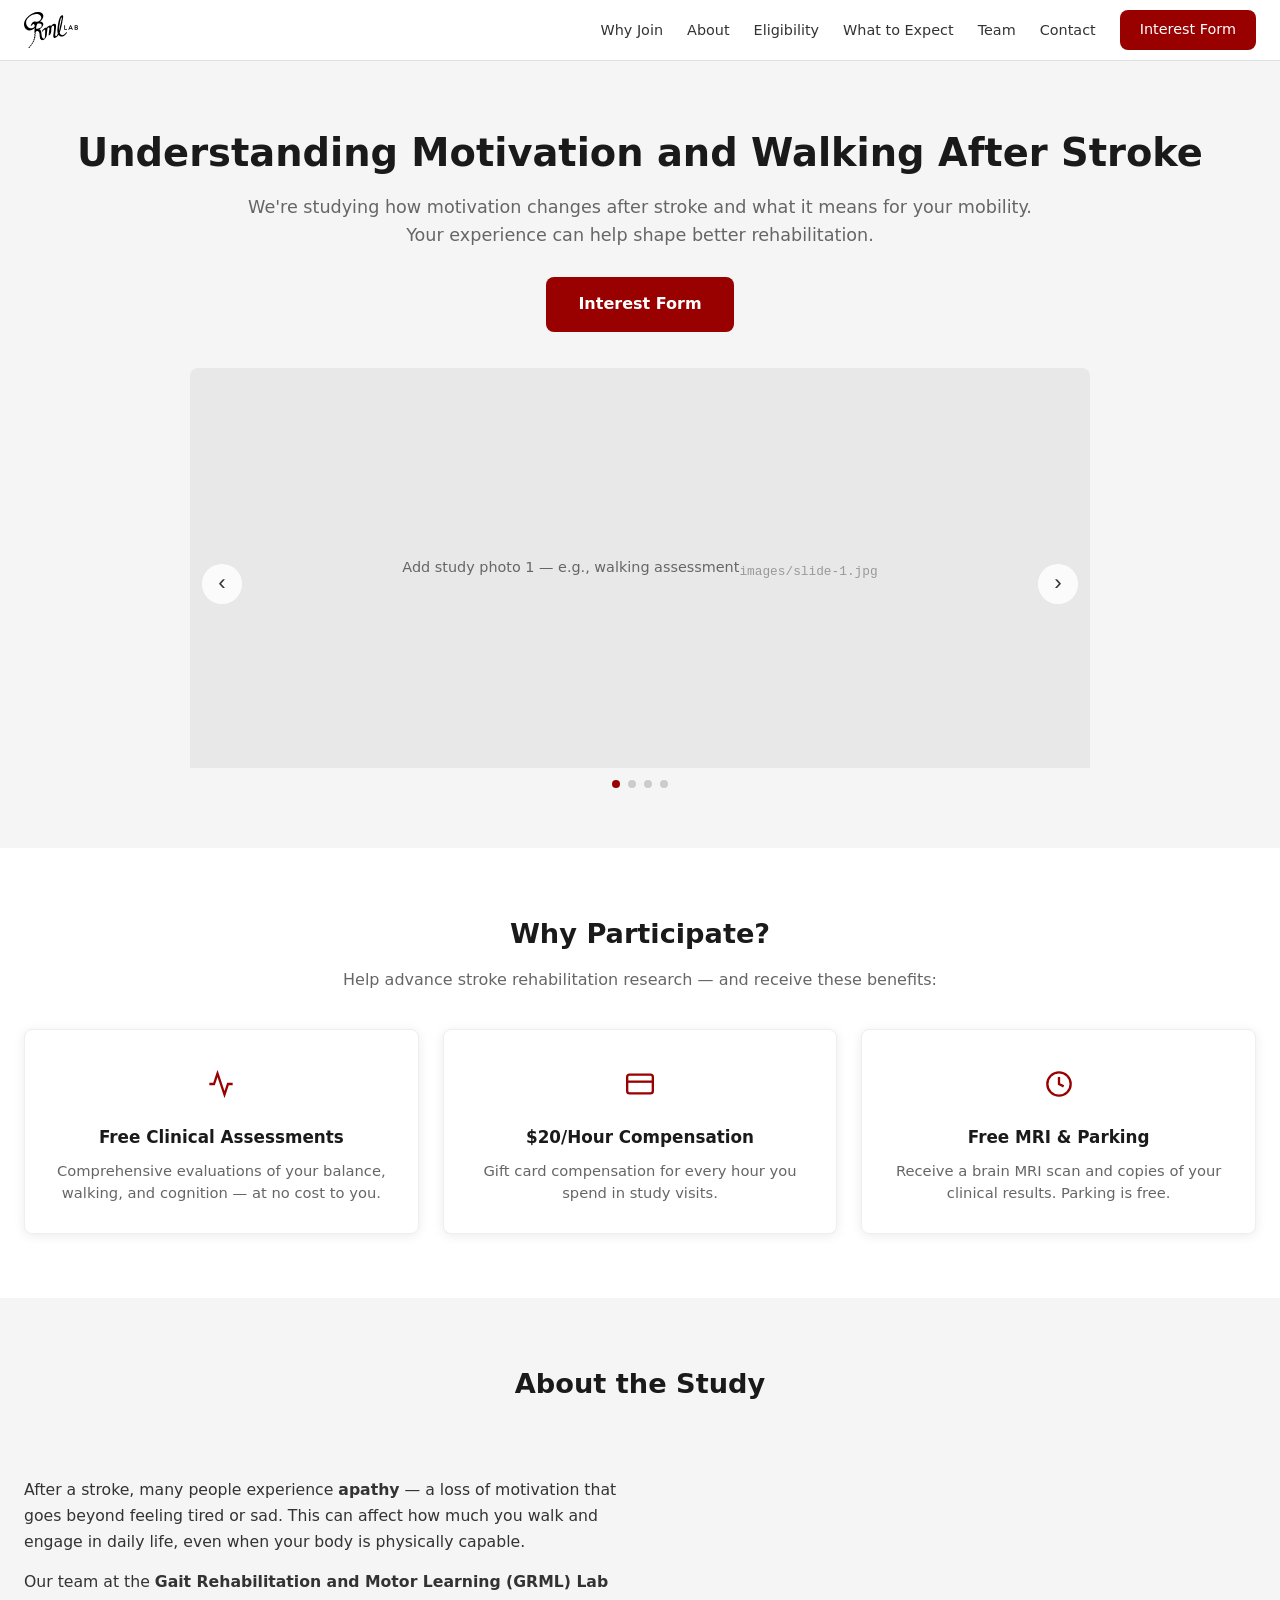
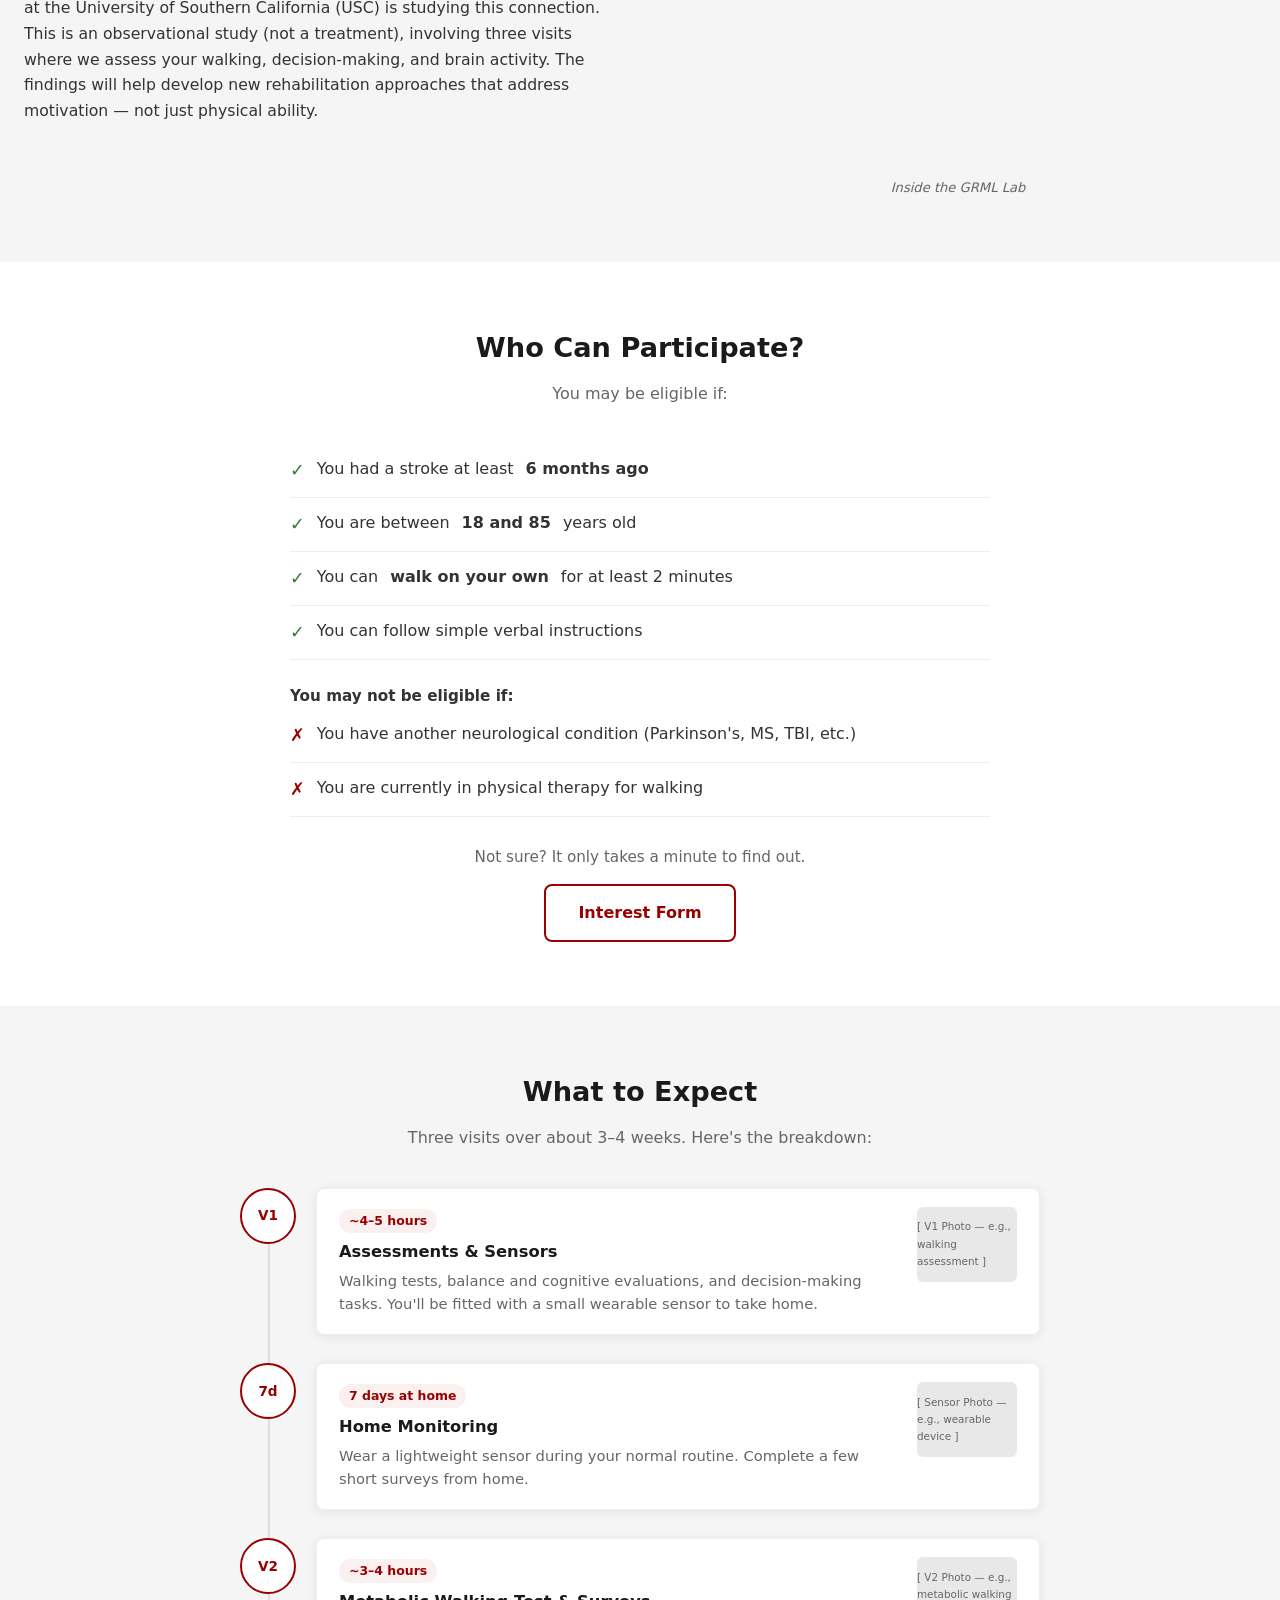
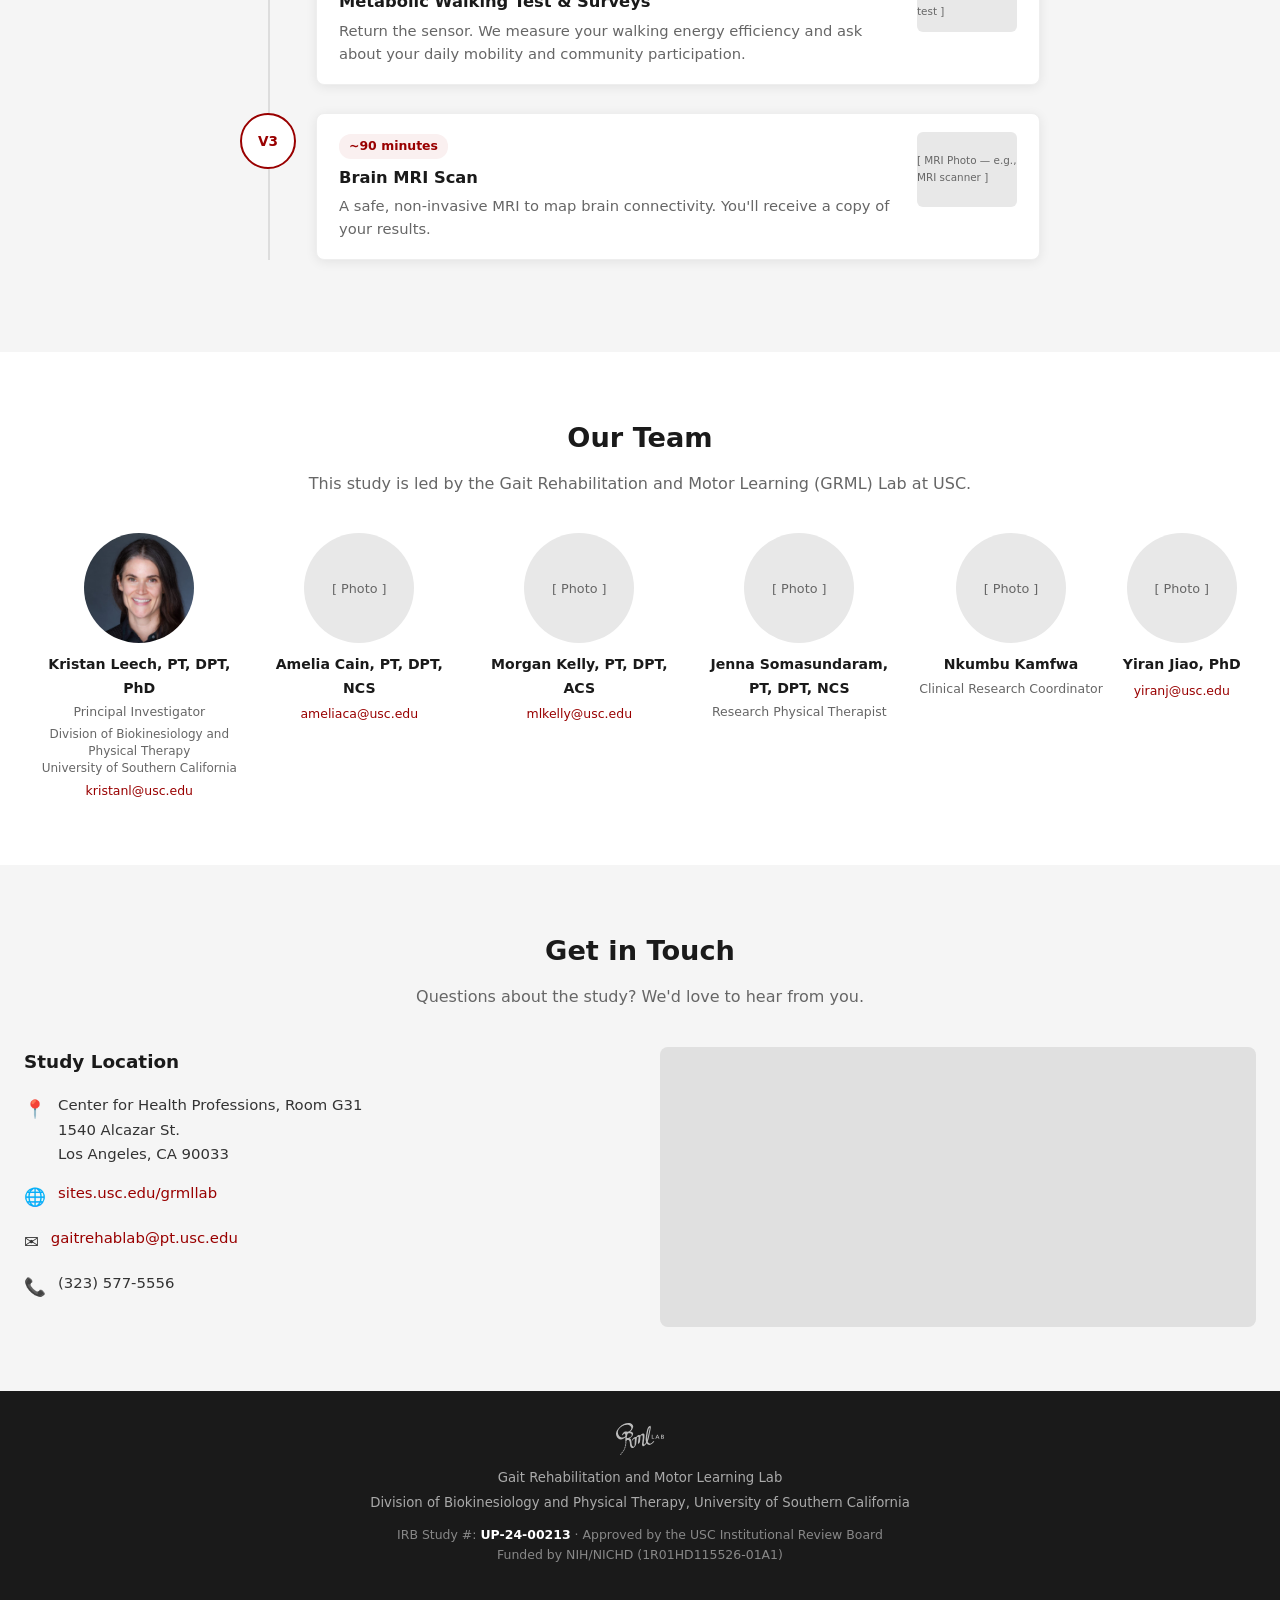
==== index.html @ b8ac7d22 "Recruitment website" ====
<!DOCTYPE html>
<html lang="en">
<head>
  <meta charset="UTF-8">
  <meta name="viewport" content="width=device-width, initial-scale=1.0">
  <title>Post-Stroke Apathy & Mobility Study | GRML Lab, USC</title>
  <meta name="description" content="Research study at the GRML Lab (USC) examining how motivation affects walking recovery after stroke. Compensation provided. IRB Study# UP-24-00213.">
  <link rel="stylesheet" href="css/style.css">
</head>
<body>

<!-- Navigation -->
<nav class="nav">
  <div class="container">
    <a href="#" class="nav-logo">
      <img src="images/grml-logo.svg" alt="GRML Lab" class="nav-logo-img">
    </a>
    <button class="nav-toggle" aria-label="Toggle menu">
      <span></span><span></span><span></span>
    </button>
    <ul class="nav-links">
      <li><a href="#why-join">Why Join</a></li>
      <li><a href="#about">About</a></li>
      <li><a href="#eligibility">Eligibility</a></li>
      <li><a href="#what-to-expect">What to Expect</a></li>
      <li><a href="#team">Team</a></li>
      <li><a href="#contact">Contact</a></li>
      <li><a href="https://redcapsurveys.med.usc.edu/surveys/?s=9WYAPCPRTMNW8AHW" target="_blank" class="btn btn-primary nav-cta">Interest Form</a></li>
    </ul>
  </div>
</nav>

<!-- Hero -->
<section class="hero">
  <div class="container">
    <h1>Understanding Motivation and Walking After Stroke</h1>
    <p>We're studying how motivation changes after stroke and what it means for your mobility. Your experience can help shape better rehabilitation.</p>
    <a href="https://redcapsurveys.med.usc.edu/surveys/?s=9WYAPCPRTMNW8AHW" target="_blank" class="btn btn-primary">Interest Form</a>

    <!-- Image Carousel -->
    <div class="carousel">
      <div class="carousel-track">
        <!-- TODO: Replace placeholders with actual study photos -->
        <div class="carousel-slide active">
          <div class="carousel-placeholder">Add study photo 1 — e.g., walking assessment<br><code>images/slide-1.jpg</code></div>
        </div>
        <div class="carousel-slide">
          <div class="carousel-placeholder">Add study photo 2 — e.g., metabolic walking test<br><code>images/slide-2.jpg</code></div>
        </div>
        <div class="carousel-slide">
          <div class="carousel-placeholder">Add study photo 3 — e.g., wearable sensor<br><code>images/slide-3.jpg</code></div>
        </div>
        <div class="carousel-slide">
          <div class="carousel-placeholder">Add study photo 4 — e.g., MRI session<br><code>images/slide-4.jpg</code></div>
        </div>
      </div>
      <button class="carousel-btn carousel-prev" aria-label="Previous">&lsaquo;</button>
      <button class="carousel-btn carousel-next" aria-label="Next">&rsaquo;</button>
      <div class="carousel-dots"></div>
    </div>
  </div>
</section>

<!-- Why Join -->
<section id="why-join">
  <div class="container">
    <h2 class="section-title">Why Participate?</h2>
    <p class="section-subtitle">Help advance stroke rehabilitation research — and receive these benefits:</p>
    <div class="cards">
      <div class="card">
        <div class="card-icon">
          <svg width="28" height="28" viewBox="0 0 24 24" fill="none" stroke="#990000" stroke-width="2"><path d="M22 12h-4l-3 9L9 3l-3 9H2"/></svg>
        </div>
        <h3>Free Clinical Assessments</h3>
        <p>Comprehensive evaluations of your balance, walking, and cognition — at no cost to you.</p>
      </div>
      <div class="card">
        <div class="card-icon">
          <svg width="28" height="28" viewBox="0 0 24 24" fill="none" stroke="#990000" stroke-width="2"><rect x="1" y="4" width="22" height="16" rx="2"/><line x1="1" y1="10" x2="23" y2="10"/></svg>
        </div>
        <h3>$20/Hour Compensation</h3>
        <p>Gift card compensation for every hour you spend in study visits.</p>
      </div>
      <div class="card">
        <div class="card-icon">
          <svg width="28" height="28" viewBox="0 0 24 24" fill="none" stroke="#990000" stroke-width="2"><circle cx="12" cy="12" r="10"/><path d="M12 6v6l4 2"/></svg>
        </div>
        <h3>Free MRI & Parking</h3>
        <p>Receive a brain MRI scan and copies of your clinical results. Parking is free.</p>
      </div>
    </div>
  </div>
</section>

<!-- About the Study -->
<section id="about" style="background:var(--gray-light);">
  <div class="container">
    <h2 class="section-title">About the Study</h2>
    <div class="about-content">
      <div class="about-text">
        <p>After a stroke, many people experience <strong>apathy</strong> — a loss of motivation that goes beyond feeling tired or sad. This can affect how much you walk and engage in daily life, even when your body is physically capable.</p>
        <p>Our team at the <strong>Gait Rehabilitation and Motor Learning (GRML) Lab</strong> at the University of Southern California (USC) is studying this connection. This is an observational study (not a treatment), involving three visits where we assess your walking, decision-making, and brain activity. The findings will help develop new rehabilitation approaches that address motivation — not just physical ability.</p>
      </div>
      <div class="about-video">
        <iframe width="100%" style="aspect-ratio:16/9;" src="https://www.youtube.com/embed/pasdt6CAFew" frameborder="0" allowfullscreen></iframe>
        <p class="video-caption">Inside the GRML Lab</p>
      </div>
    </div>
  </div>
</section>

<!-- Eligibility -->
<section id="eligibility">
  <div class="container">
    <h2 class="section-title">Who Can Participate?</h2>
    <p class="section-subtitle">You may be eligible if:</p>
    <ul class="eligibility-list">
      <li><span class="check-icon">&#10003;</span> You had a stroke at least <strong>6 months ago</strong></li>
      <li><span class="check-icon">&#10003;</span> You are between <strong>18 and 85</strong> years old</li>
      <li><span class="check-icon">&#10003;</span> You can <strong>walk on your own</strong> for at least 2 minutes</li>
      <li><span class="check-icon">&#10003;</span> You can follow simple verbal instructions</li>
    </ul>
    <p class="eligibility-exclude-label">You may <strong>not</strong> be eligible if:</p>
    <ul class="eligibility-list eligibility-exclude">
      <li><span class="x-icon">&#10007;</span> You have another neurological condition (Parkinson's, MS, TBI, etc.)</li>
      <li><span class="x-icon">&#10007;</span> You are currently in physical therapy for walking</li>
    </ul>
    <div class="eligibility-cta">
      <p>Not sure? It only takes a minute to find out.</p>
      <a href="https://redcapsurveys.med.usc.edu/surveys/?s=9WYAPCPRTMNW8AHW" target="_blank" class="btn btn-outline">Interest Form</a>
    </div>
  </div>
</section>

<!-- What to Expect -->
<section id="what-to-expect" style="background:var(--gray-light);">
  <div class="container">
    <h2 class="section-title">What to Expect</h2>
    <p class="section-subtitle">Three visits over about 3–4 weeks. Here's the breakdown:</p>
    <div class="timeline">
      <div class="timeline-item">
        <div class="timeline-dot">V1</div>
        <div class="timeline-content">
          <div class="timeline-img">
            <!-- TODO: Replace with visit 1 photo as images/visit-1.jpg -->
            <span>[ V1 Photo — e.g., walking assessment ]</span>
          </div>
          <span class="duration">~4–5 hours</span>
          <h3>Assessments & Sensors</h3>
          <p>Walking tests, balance and cognitive evaluations, and decision-making tasks. You'll be fitted with a small wearable sensor to take home.</p>
        </div>
      </div>
      <div class="timeline-item">
        <div class="timeline-dot">7d</div>
        <div class="timeline-content">
          <div class="timeline-img">
            <!-- TODO: Replace with home monitoring photo as images/visit-home.jpg -->
            <span>[ Sensor Photo — e.g., wearable device ]</span>
          </div>
          <span class="duration">7 days at home</span>
          <h3>Home Monitoring</h3>
          <p>Wear a lightweight sensor during your normal routine. Complete a few short surveys from home.</p>
        </div>
      </div>
      <div class="timeline-item">
        <div class="timeline-dot">V2</div>
        <div class="timeline-content">
          <div class="timeline-img">
            <!-- TODO: Replace with visit 2 photo as images/visit-2.jpg -->
            <span>[ V2 Photo — e.g., metabolic walking test ]</span>
          </div>
          <span class="duration">~3–4 hours</span>
          <h3>Metabolic Walking Test & Surveys</h3>
          <p>Return the sensor. We measure your walking energy efficiency and ask about your daily mobility and community participation.</p>
        </div>
      </div>
      <div class="timeline-item">
        <div class="timeline-dot">V3</div>
        <div class="timeline-content">
          <div class="timeline-img">
            <!-- TODO: Replace with MRI photo as images/visit-3.jpg -->
            <span>[ MRI Photo — e.g., MRI scanner ]</span>
          </div>
          <span class="duration">~90 minutes</span>
          <h3>Brain MRI Scan</h3>
          <p>A safe, non-invasive MRI to map brain connectivity. You'll receive a copy of your results.</p>
        </div>
      </div>
    </div>
  </div>
</section>

<!-- Team -->
<section id="team">
  <div class="container">
    <h2 class="section-title">Our Team</h2>
    <p class="section-subtitle">This study is led by the Gait Rehabilitation and Motor Learning (GRML) Lab at USC.</p>
    <div class="team-grid">
      <div class="team-member">
        <div class="team-photo">
          <!-- TODO: Replace with PI photo as images/pi-photo.jpg -->
          <img src="images/pi-photo.jpg" alt="Kristan Leech">
        </div>
        <h3>Kristan Leech, PT, DPT, PhD</h3>
        <p class="title">Principal Investigator</p>
        <p class="affiliation">Division of Biokinesiology and Physical Therapy<br>University of Southern California</p>
        <p class="team-email"><a href="mailto:kristanl@usc.edu">kristanl@usc.edu</a></p>
      </div>
      <div class="team-member">
        <div class="team-photo"><span>[ Photo ]</span></div>
        <h3>Amelia Cain, PT, DPT, NCS</h3>
        <p class="team-email"><a href="mailto:ameliaca@usc.edu">ameliaca@usc.edu</a></p>
      </div>
      <div class="team-member">
        <div class="team-photo"><span>[ Photo ]</span></div>
        <h3>Morgan Kelly, PT, DPT, ACS</h3>
        <p class="team-email"><a href="mailto:mlkelly@usc.edu">mlkelly@usc.edu</a></p>
      </div>
      <div class="team-member">
        <div class="team-photo"><span>[ Photo ]</span></div>
        <h3>Jenna Somasundaram, PT, DPT, NCS</h3>
        <p class="title">Research Physical Therapist</p>
      </div>
      <div class="team-member">
        <div class="team-photo"><span>[ Photo ]</span></div>
        <h3>Nkumbu Kamfwa</h3>
        <p class="title">Clinical Research Coordinator</p>
      </div>
      <div class="team-member">
        <div class="team-photo"><span>[ Photo ]</span></div>
        <h3>Yiran Jiao, PhD</h3>
        <p class="team-email"><a href="mailto:yiranj@usc.edu">yiranj@usc.edu</a></p>
      </div>
    </div>
  </div>
</section>

<!-- Contact -->
<section id="contact" style="background:var(--gray-light);">
  <div class="container">
    <h2 class="section-title">Get in Touch</h2>
    <p class="section-subtitle">Questions about the study? We'd love to hear from you.</p>
    <div class="contact-grid">
      <div class="contact-info">
        <h3>Study Location</h3>
        <div class="contact-item">
          <span class="icon">&#128205;</span>
          <p>Center for Health Professions, Room G31<br>1540 Alcazar St.<br>Los Angeles, CA 90033</p>
        </div>
        <div class="contact-item">
          <span class="icon">&#127760;</span>
          <p><a href="https://sites.usc.edu/grmllab" target="_blank">sites.usc.edu/grmllab</a></p>
        </div>
        <div class="contact-item">
          <span class="icon">&#9993;</span>
          <!-- TODO: Replace with actual contact email -->
          <p><a href="mailto:gaitrehablab@pt.usc.edu">gaitrehablab@pt.usc.edu</a> <em style="color:#999;"></em></p>
        </div>
        <div class="contact-item">
          <span class="icon">&#128222;</span>
          <!-- TODO: Replace with actual phone number -->
          <p>(323) 577-5556 <em style="color:#999;"></em></p>
        </div>
      </div>
      <div class="map-placeholder">
        <iframe src="https://www.google.com/maps/embed?pb=!1m18!1m12!1m3!1d3306.0!2d-118.2125!3d34.0625!2m3!1f0!2f0!3f0!3m2!1i1024!2i768!4f13.1!3m3!1m2!1s0x80c2c64e00000001%3A0x1!2s1540+Alcazar+St%2C+Los+Angeles%2C+CA+90033!5e0!3m2!1sen!2sus!4v1" allowfullscreen loading="lazy"></iframe>
      </div>
    </div>
  </div>
</section>

<!-- Footer -->
<footer class="footer">
  <div class="container">
    <img src="images/grml-logo-white.svg" alt="GRML Lab" class="footer-logo">
    <p>Gait Rehabilitation and Motor Learning Lab</p>
    <p>Division of Biokinesiology and Physical Therapy, University of Southern California</p>
    <p class="footer-irb">
      IRB Study #: <strong>UP-24-00213</strong> &middot; Approved by the USC Institutional Review Board<br>
      Funded by NIH/NICHD (1R01HD115526-01A1)
    </p>
  </div>
</footer>

<script>
// Mobile nav toggle
document.querySelector('.nav-toggle').addEventListener('click', function() {
  document.querySelector('.nav-links').classList.toggle('active');
});
document.querySelectorAll('.nav-links a').forEach(function(link) {
  link.addEventListener('click', function() {
    document.querySelector('.nav-links').classList.remove('active');
  });
});

// Carousel
(function() {
  var slides = document.querySelectorAll('.carousel-slide');
  var dotsContainer = document.querySelector('.carousel-dots');
  var current = 0;
  if (slides.length === 0) return;

  slides.forEach(function(_, i) {
    var dot = document.createElement('button');
    dot.className = 'carousel-dot' + (i === 0 ? ' active' : '');
    dot.setAttribute('aria-label', 'Go to slide ' + (i + 1));
    dot.addEventListener('click', function() { goTo(i); });
    dotsContainer.appendChild(dot);
  });

  function goTo(n) {
    slides[current].classList.remove('active');
    dotsContainer.children[current].classList.remove('active');
    current = (n + slides.length) % slides.length;
    slides[current].classList.add('active');
    dotsContainer.children[current].classList.add('active');
  }

  document.querySelector('.carousel-prev').addEventListener('click', function() { goTo(current - 1); });
  document.querySelector('.carousel-next').addEventListener('click', function() { goTo(current + 1); });

  setInterval(function() { goTo(current + 1); }, 5000);
})();
</script>
</body>
</html>
---- css/style.css ----
/* === Base Reset & Variables === */
:root {
  --red: #990000;
  --red-dark: #770000;
  --gold: #FFCC00;
  --black: #1a1a1a;
  --gray-dark: #333;
  --gray: #666;
  --gray-light: #f5f5f5;
  --white: #fff;
  --radius: 8px;
  --shadow: 0 2px 12px rgba(0,0,0,0.08);
  --max-width: 1400px;
}

*, *::before, *::after { box-sizing: border-box; margin: 0; padding: 0; }
html { scroll-behavior: smooth; }

body {
  font-family: 'Segoe UI', system-ui, -apple-system, sans-serif;
  color: var(--gray-dark);
  line-height: 1.65;
  background: var(--white);
}

a { color: var(--red); text-decoration: none; }
a:hover { color: var(--red-dark); }
img { max-width: 100%; height: auto; display: block; }
.container { max-width: var(--max-width); margin: 0 auto; padding: 0 24px; }

/* === Navigation === */
.nav {
  position: fixed; top: 0; left: 0; right: 0; z-index: 100;
  background: var(--white);
  border-bottom: 1px solid #e0e0e0;
  padding: 10px 0;
}
.nav .container {
  display: flex; align-items: center; justify-content: space-between;
}
.nav-logo { display: flex; align-items: center; }
.nav-logo-img { height: 36px; width: auto; }
.nav-links { display: flex; gap: 24px; list-style: none; align-items: center; }
.nav-links a {
  color: var(--gray-dark); font-size: 0.9rem; font-weight: 500;
  transition: color 0.2s;
}
.nav-links a:hover { color: var(--red); }
.nav-links .btn-primary { color: var(--white); }
.nav-links .btn-primary:hover { color: var(--white); }
.nav-toggle { display: none; background: none; border: none; cursor: pointer; padding: 4px; }
.nav-toggle span {
  display: block; width: 24px; height: 2px; background: var(--gray-dark);
  margin: 5px 0; transition: 0.3s;
}

/* === Buttons === */
.btn {
  display: inline-block; padding: 14px 32px;
  font-size: 1rem; font-weight: 600;
  border-radius: var(--radius); border: none; cursor: pointer;
  transition: all 0.2s; text-align: center;
}
.btn-primary {
  background: var(--red); color: var(--white);
}
.btn-primary:hover {
  background: var(--red-dark); color: var(--white);
  transform: translateY(-1px); box-shadow: 0 4px 12px rgba(153,0,0,0.3);
}
.nav-cta {
  padding: 8px 20px; font-size: 0.85rem;
}
.btn-outline {
  background: transparent; color: var(--red);
  border: 2px solid var(--red);
}
.btn-outline:hover {
  background: var(--red); color: var(--white);
}

/* === Hero === */
.hero {
  margin-top: 57px;
  padding: 72px 0 48px;
  background: var(--white);
  text-align: center;
}
.hero h1 {
  font-size: 2.4rem; color: var(--black); margin-bottom: 16px;
  font-weight: 700; line-height: 1.25;
}
.hero p {
  font-size: 1.1rem; color: var(--gray); max-width: 800px;
  margin: 0 auto 28px; line-height: 1.6;
}

/* === Carousel === */
.carousel {
  max-width: 900px; margin: 36px auto 0; position: relative;
  border-radius: var(--radius); overflow: hidden;
  background: var(--gray-light);
}
.carousel-track { position: relative; min-height: 400px; }
.carousel-slide {
  position: absolute; top: 0; left: 0; width: 100%; height: 100%;
  opacity: 0; transition: opacity 0.5s ease;
}
.carousel-slide.active { opacity: 1; position: relative; }
.carousel-slide img { width: 100%; height: 400px; object-fit: cover; display: block; }
.carousel-placeholder {
  height: 400px; display: flex; align-items: center; justify-content: center;
  color: var(--gray); font-size: 0.9rem; text-align: center; padding: 20px;
  background: #e8e8e8;
}
.carousel-placeholder code {
  display: block; margin-top: 8px; font-size: 0.8rem; color: #999;
}
.carousel-btn {
  position: absolute; top: 50%; transform: translateY(-50%);
  background: rgba(255,255,255,0.85); border: none; cursor: pointer;
  width: 40px; height: 40px; border-radius: 50%;
  font-size: 1.4rem; color: var(--gray-dark); line-height: 1;
  transition: background 0.2s;
  display: flex; align-items: center; justify-content: center;
}
.carousel-btn:hover { background: var(--white); }
.carousel-prev { left: 12px; }
.carousel-next { right: 12px; }
.carousel-dots {
  display: flex; justify-content: center; gap: 8px;
  padding: 12px 0;
}
.carousel-dot {
  width: 8px; height: 8px; border-radius: 50%;
  background: #ccc; border: none; cursor: pointer;
  transition: background 0.2s;
}
.carousel-dot.active { background: var(--red); }

/* === Section Shared === */
section { padding: 64px 0; }
section:nth-child(even) { background: var(--gray-light); }

.section-title {
  text-align: center; font-size: 1.7rem; color: var(--black);
  margin-bottom: 10px; font-weight: 700;
}
.section-subtitle {
  text-align: center; font-size: 1rem; color: var(--gray);
  max-width: 800px; margin: 0 auto 36px;
}

/* === Why Join Cards === */
.cards { display: grid; grid-template-columns: repeat(3, 1fr); gap: 24px; }
.card {
  background: var(--white); border-radius: var(--radius);
  padding: 28px 22px; text-align: center;
  box-shadow: var(--shadow); transition: transform 0.2s;
  border: 1px solid #eee;
}
.card:hover { transform: translateY(-3px); box-shadow: 0 4px 20px rgba(0,0,0,0.1); }
.card-icon {
  width: 52px; height: 52px; margin: 0 auto 14px;
  display: flex; align-items: center; justify-content: center;
}
.card h3 { font-size: 1.05rem; color: var(--black); margin-bottom: 8px; }
.card p { font-size: 0.92rem; color: var(--gray); line-height: 1.55; }

/* === About === */
.about-text-centered {
  max-width: 700px; margin: 0 auto; text-align: center;
}
.about-text-centered p { margin-bottom: 14px; font-size: 0.98rem; line-height: 1.7; }
.about-content {
  display: grid; grid-template-columns: 1fr 1fr; gap: 40px; align-items: center;
}
.about-text p { margin-bottom: 14px; font-size: 0.98rem; }
.about-video { border-radius: var(--radius); overflow: hidden; margin-top: 8px; }
.about-video video { width: 100%; display: block; border-radius: var(--radius); }
.video-caption {
  text-align: center; font-size: 0.82rem; color: var(--gray);
  margin-top: 8px; font-style: italic;
}
.video-placeholder {
  background: #e0e0e0; border-radius: var(--radius);
  aspect-ratio: 16/9; display: flex; align-items: center; justify-content: center;
  color: var(--gray); font-size: 0.9rem; text-align: center; padding: 20px;
}
.video-container { border-radius: var(--radius); overflow: hidden; }
.video-container video { width: 100%; display: block; border-radius: var(--radius); }

/* === Eligibility === */
.eligibility-list {
  max-width: 700px; margin: 0 auto; list-style: none;
}
.eligibility-list li {
  padding: 12px 0; border-bottom: 1px solid #eee;
  font-size: 1rem; display: flex; align-items: flex-start; gap: 12px;
}
.check-icon { color: #2e7d32; font-weight: bold; font-size: 1.1rem; flex-shrink: 0; }
.x-icon { color: var(--red); font-weight: bold; font-size: 1.1rem; flex-shrink: 0; }
.eligibility-exclude-label {
  max-width: 700px; margin: 24px auto 0;
  font-size: 0.95rem; color: var(--gray-dark); font-weight: 600;
}
.eligibility-exclude { margin-top: 0; }
.eligibility-cta {
  text-align: center; margin-top: 28px;
}
.eligibility-cta p { color: var(--gray); margin-bottom: 14px; font-size: 0.95rem; }

/* === Timeline === */
.timeline { max-width: 800px; margin: 0 auto; position: relative; }
.timeline::before {
  content: ''; position: absolute; left: 28px; top: 0; bottom: 0;
  width: 2px; background: #ddd;
}
.timeline-item {
  display: flex; gap: 20px; margin-bottom: 28px; position: relative;
}
.timeline-dot {
  width: 56px; height: 56px; border-radius: 50%;
  background: var(--white); border: 2px solid var(--red);
  display: flex; align-items: center; justify-content: center;
  font-weight: 700; color: var(--red); font-size: 0.85rem;
  flex-shrink: 0; z-index: 1;
}
.timeline-content {
  background: var(--white); border-radius: var(--radius);
  padding: 18px 22px; box-shadow: var(--shadow); flex: 1;
  border: 1px solid #eee;
}
.timeline-img {
  width: 100px; min-width: 100px; height: 75px; border-radius: 6px; overflow: hidden;
  background: #e8e8e8; float: right; margin: 0 0 8px 16px;
  display: flex; align-items: center; justify-content: center;
  color: var(--gray); font-size: 0.65rem;
}
.timeline-img img { width: 100%; height: 100%; object-fit: cover; }
.timeline-content h3 { font-size: 1.02rem; color: var(--black); margin-bottom: 4px; }
.timeline-content p { font-size: 0.92rem; color: var(--gray); line-height: 1.55; }
.timeline-content .duration {
  display: inline-block; background: #faf0f0; color: var(--red);
  padding: 2px 10px; border-radius: 12px; font-size: 0.78rem;
  font-weight: 600; margin-bottom: 6px;
}

/* === Team === */
.team-video {
  max-width: 600px; margin: 0 auto 36px; border-radius: var(--radius); overflow: hidden;
}
.team-video video { width: 100%; display: block; border-radius: var(--radius); }
.team-grid { display: flex; gap: 20px; justify-content: center; flex-wrap: wrap; }
.team-member { text-align: center; max-width: 200px; }
.team-photo {
  width: 110px; height: 110px; border-radius: 50%; margin: 0 auto 10px;
  background: #e8e8e8; display: flex; align-items: center; justify-content: center;
  color: var(--gray); font-size: 0.8rem; overflow: hidden;
}
.team-photo img { width: 100%; height: 100%; object-fit: cover; }
.team-member h3 { font-size: 0.88rem; color: var(--black); }
.team-member .title { color: var(--gray); font-size: 0.78rem; margin-top: 2px; }
.team-member .affiliation { color: var(--gray); font-size: 0.75rem; margin-top: 4px; line-height: 1.4; }
.team-email { margin-top: 4px; font-size: 0.78rem; }
.team-email a { color: var(--red); }

/* === Contact === */
.contact-grid {
  display: grid; grid-template-columns: 1fr 1fr; gap: 40px; align-items: start;
}
.contact-info h3 { font-size: 1.15rem; margin-bottom: 16px; color: var(--black); }
.contact-item {
  display: flex; gap: 12px; margin-bottom: 14px; align-items: flex-start;
}
.contact-item .icon { font-size: 1.1rem; flex-shrink: 0; margin-top: 2px; }
.contact-item p { font-size: 0.93rem; }
.contact-item a { word-break: break-all; }
.map-placeholder {
  background: #e0e0e0; border-radius: var(--radius);
  height: 280px; display: flex; align-items: center; justify-content: center;
  color: var(--gray); font-size: 0.9rem; overflow: hidden;
}
.map-placeholder iframe { width: 100%; height: 100%; border: none; border-radius: var(--radius); }

/* === Footer === */
.footer {
  background: var(--black); color: #aaa; padding: 32px 0;
  font-size: 0.83rem; text-align: center; line-height: 1.6;
}
.footer-logo {
  height: 32px; width: auto; margin: 0 auto 12px; opacity: 0.7;
}
.footer p { margin-bottom: 4px; }
.footer strong { color: var(--white); }
.footer a { color: #ccc; }
.footer a:hover { color: var(--gold); }
.footer-irb { color: #888; margin-top: 12px; font-size: 0.78rem; }

/* === Responsive === */
@media (max-width: 768px) {
  .nav-links {
    display: none; position: absolute; top: 100%; left: 0; right: 0;
    background: var(--white); flex-direction: column; padding: 16px 24px;
    border-bottom: 1px solid #e0e0e0; gap: 12px;
  }
  .nav-links.active { display: flex; }
  .nav-toggle { display: block; }

  .hero { padding: 56px 0 36px; }
  .hero h1 { font-size: 1.7rem; }
  .hero p { font-size: 1rem; }
  .carousel-track { min-height: 200px; }
  .carousel-slide img, .carousel-placeholder { height: 200px; }

  .cards { grid-template-columns: 1fr; gap: 14px; }
  .about-content { grid-template-columns: 1fr; gap: 24px; }
  .contact-grid { grid-template-columns: 1fr; gap: 24px; }

  .timeline::before { left: 20px; }
  .timeline-dot { width: 40px; height: 40px; font-size: 0.75rem; }
  .timeline-img { aspect-ratio: 16/9; }

  section { padding: 48px 0; }
  .section-title { font-size: 1.4rem; }
}
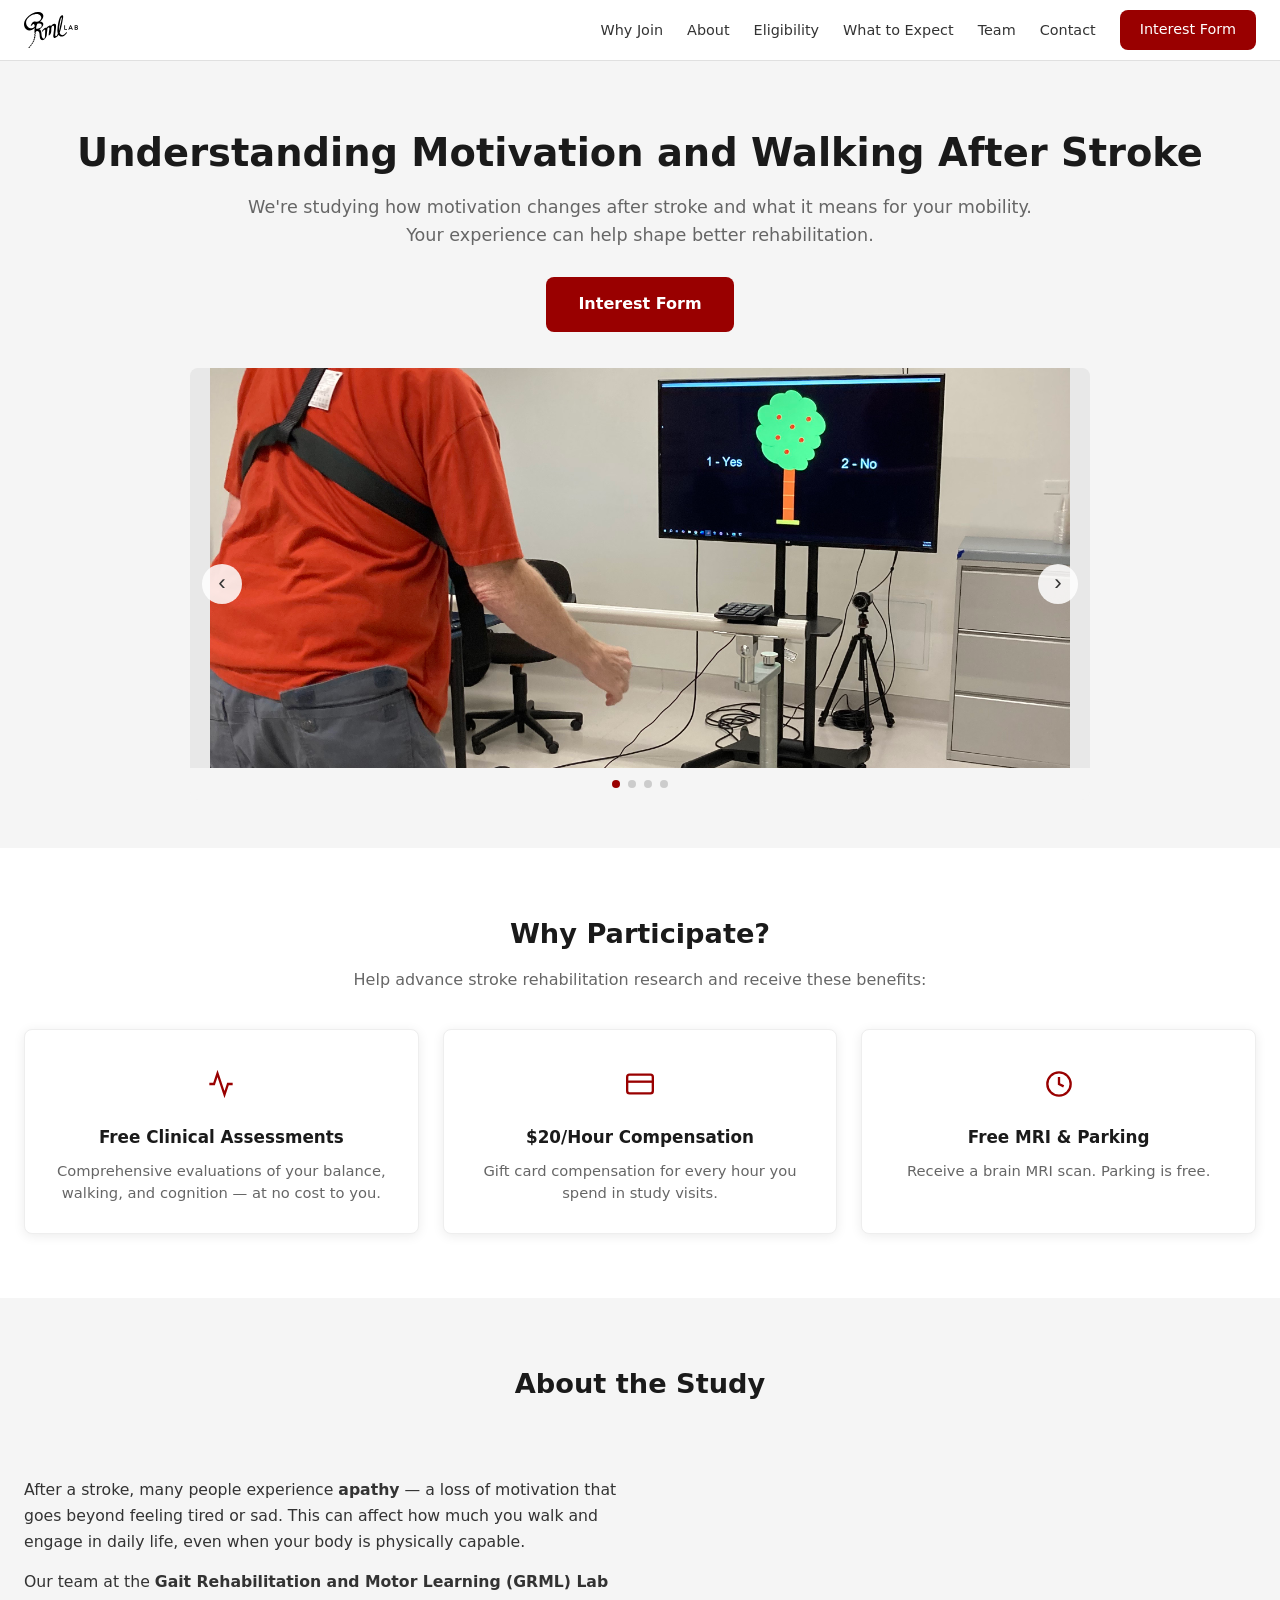
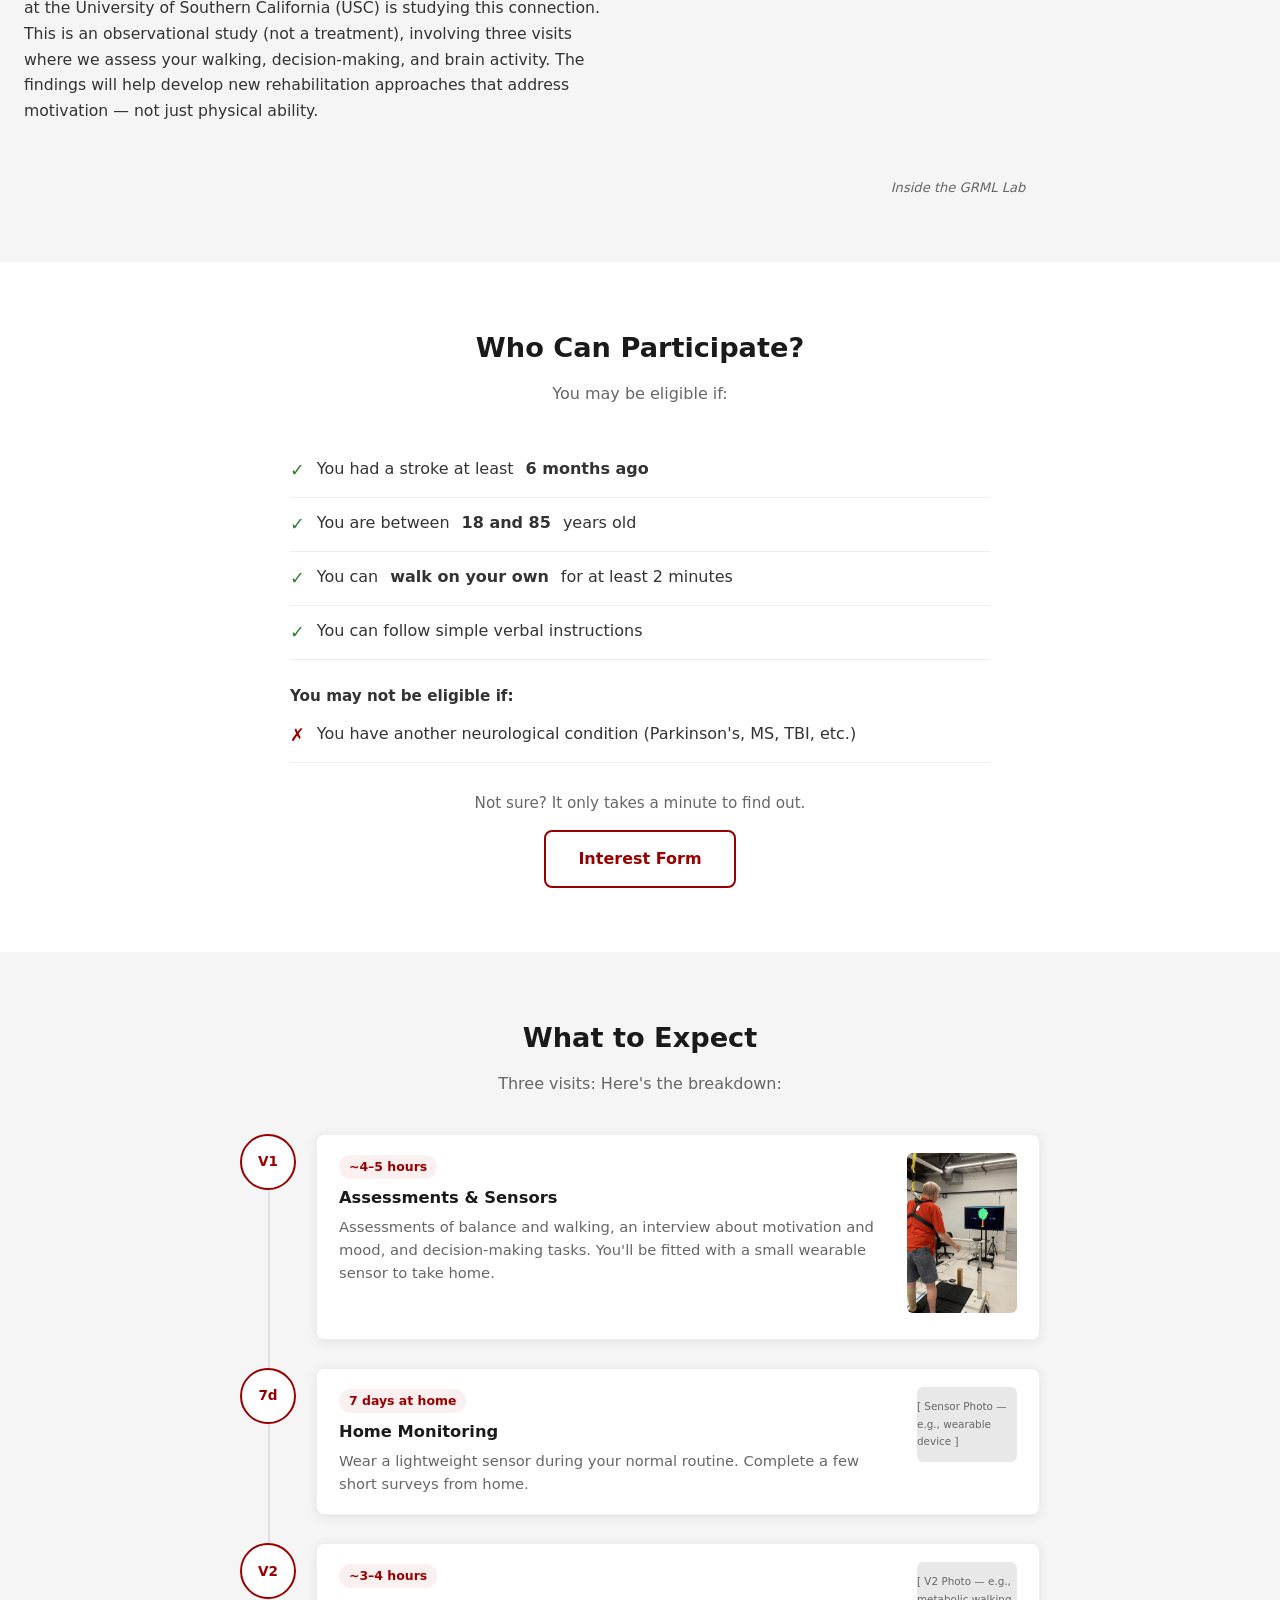
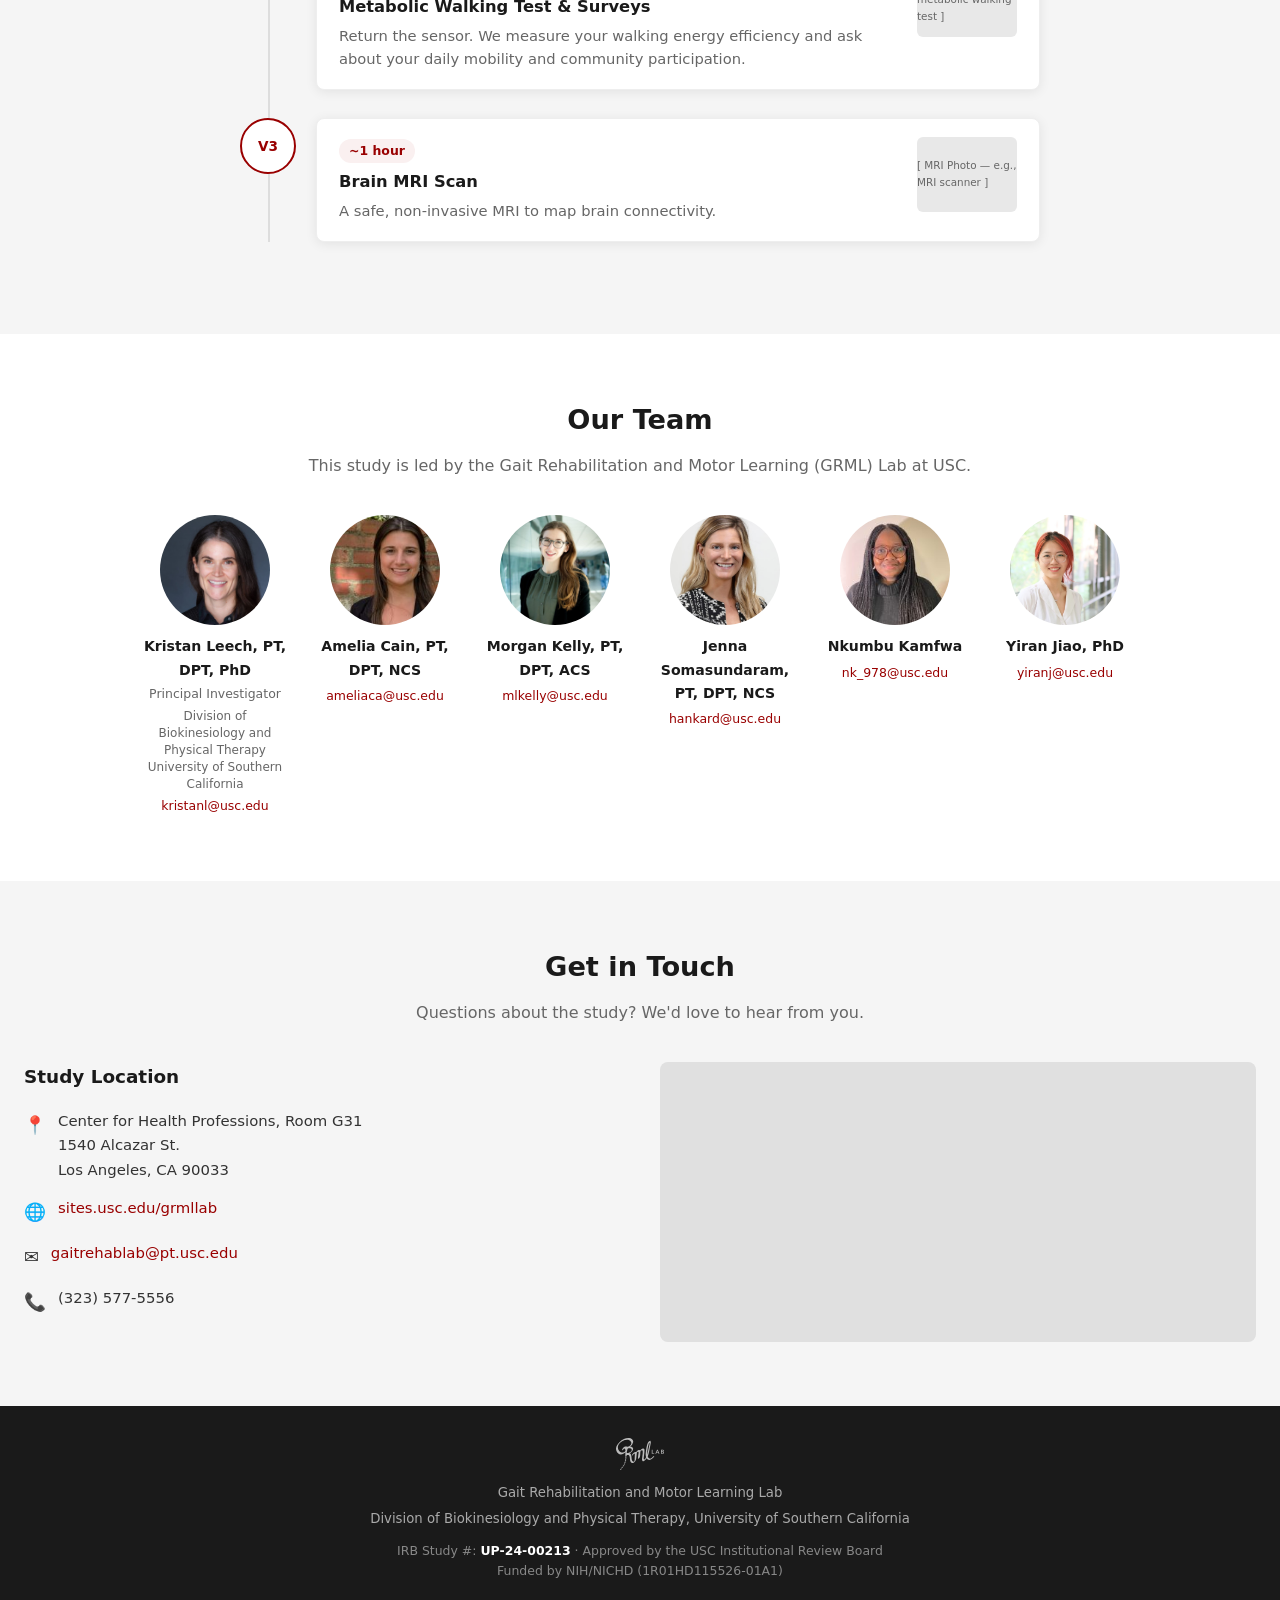
==== commit 02f9433e: "Update team photos, timeline image, README" ====
--- a/index.html
+++ b/index.html
@@ -42,7 +42,7 @@
       <div class="carousel-track">
         <!-- TODO: Replace placeholders with actual study photos -->
         <div class="carousel-slide active">
-          <div class="carousel-placeholder">Add study photo 1 — e.g., walking assessment<br><code>images/slide-1.jpg</code></div>
+          <div class="carousel-placeholder"><img src="images/decisionmaking.jpeg" alt="Decision-making task"></div>
         </div>
         <div class="carousel-slide">
           <div class="carousel-placeholder">Add study photo 2 — e.g., metabolic walking test<br><code>images/slide-2.jpg</code></div>
@@ -65,7 +65,7 @@
 <section id="why-join">
   <div class="container">
     <h2 class="section-title">Why Participate?</h2>
-    <p class="section-subtitle">Help advance stroke rehabilitation research — and receive these benefits:</p>
+    <p class="section-subtitle">Help advance stroke rehabilitation research and receive these benefits:</p>
     <div class="cards">
       <div class="card">
         <div class="card-icon">
@@ -86,7 +86,7 @@
           <svg width="28" height="28" viewBox="0 0 24 24" fill="none" stroke="#990000" stroke-width="2"><circle cx="12" cy="12" r="10"/><path d="M12 6v6l4 2"/></svg>
         </div>
         <h3>Free MRI & Parking</h3>
-        <p>Receive a brain MRI scan and copies of your clinical results. Parking is free.</p>
+        <p>Receive a brain MRI scan. Parking is free.</p>
       </div>
     </div>
   </div>
@@ -123,7 +123,6 @@
     <p class="eligibility-exclude-label">You may <strong>not</strong> be eligible if:</p>
     <ul class="eligibility-list eligibility-exclude">
       <li><span class="x-icon">&#10007;</span> You have another neurological condition (Parkinson's, MS, TBI, etc.)</li>
-      <li><span class="x-icon">&#10007;</span> You are currently in physical therapy for walking</li>
     </ul>
     <div class="eligibility-cta">
       <p>Not sure? It only takes a minute to find out.</p>
@@ -136,18 +135,17 @@
 <section id="what-to-expect" style="background:var(--gray-light);">
   <div class="container">
     <h2 class="section-title">What to Expect</h2>
-    <p class="section-subtitle">Three visits over about 3–4 weeks. Here's the breakdown:</p>
+    <p class="section-subtitle">Three visits: Here's the breakdown:</p>
     <div class="timeline">
       <div class="timeline-item">
         <div class="timeline-dot">V1</div>
         <div class="timeline-content">
-          <div class="timeline-img">
-            <!-- TODO: Replace with visit 1 photo as images/visit-1.jpg -->
-            <span>[ V1 Photo — e.g., walking assessment ]</span>
+          <div class="timeline-img portrait">
+            <img src="images/decisionmaking.jpeg" alt="Decision-making task">
           </div>
           <span class="duration">~4–5 hours</span>
           <h3>Assessments & Sensors</h3>
-          <p>Walking tests, balance and cognitive evaluations, and decision-making tasks. You'll be fitted with a small wearable sensor to take home.</p>
+          <p>Assessments of balance and walking, an interview about motivation and mood, and decision-making tasks. You'll be fitted with a small wearable sensor to take home.</p>
         </div>
       </div>
       <div class="timeline-item">
@@ -181,9 +179,9 @@
             <!-- TODO: Replace with MRI photo as images/visit-3.jpg -->
             <span>[ MRI Photo — e.g., MRI scanner ]</span>
           </div>
-          <span class="duration">~90 minutes</span>
+          <span class="duration">~1 hour</span>
           <h3>Brain MRI Scan</h3>
-          <p>A safe, non-invasive MRI to map brain connectivity. You'll receive a copy of your results.</p>
+          <p>A safe, non-invasive MRI to map brain connectivity.</p>
         </div>
       </div>
     </div>
@@ -207,27 +205,27 @@
         <p class="team-email"><a href="mailto:kristanl@usc.edu">kristanl@usc.edu</a></p>
       </div>
       <div class="team-member">
-        <div class="team-photo"><span>[ Photo ]</span></div>
+        <div class="team-photo"><img src="images/Amelia.jpg" alt="Amelia Cain"></div>
         <h3>Amelia Cain, PT, DPT, NCS</h3>
         <p class="team-email"><a href="mailto:ameliaca@usc.edu">ameliaca@usc.edu</a></p>
       </div>
       <div class="team-member">
-        <div class="team-photo"><span>[ Photo ]</span></div>
+        <div class="team-photo"><img src="images/morgan.jpg" alt="Morgan Kelly"></div>
         <h3>Morgan Kelly, PT, DPT, ACS</h3>
         <p class="team-email"><a href="mailto:mlkelly@usc.edu">mlkelly@usc.edu</a></p>
       </div>
       <div class="team-member">
-        <div class="team-photo"><span>[ Photo ]</span></div>
+        <div class="team-photo"><img src="images/Jenna.jpg" alt="Jenna Somasundaram"></div>
         <h3>Jenna Somasundaram, PT, DPT, NCS</h3>
-        <p class="title">Research Physical Therapist</p>
-      </div>
-      <div class="team-member">
-        <div class="team-photo"><span>[ Photo ]</span></div>
+        <p class="team-email"><a href="mailto:hankard@usc.edu">hankard@usc.edu</a></p>
+      </div>
+      <div class="team-member">
+        <div class="team-photo"><img src="images/Nkumbu.jpg" alt="Nkumbu Kamfwa"></div>
         <h3>Nkumbu Kamfwa</h3>
-        <p class="title">Clinical Research Coordinator</p>
-      </div>
-      <div class="team-member">
-        <div class="team-photo"><span>[ Photo ]</span></div>
+        <p class="team-email"><a href="mailto:nk_978@usc.edu">nk_978@usc.edu</a></p>
+      </div>
+      <div class="team-member">
+        <div class="team-photo"><img src="images/Yiran.jpg" alt="Yiran Jiao"></div>
         <h3>Yiran Jiao, PhD</h3>
         <p class="team-email"><a href="mailto:yiranj@usc.edu">yiranj@usc.edu</a></p>
       </div>
--- a/css/style.css
+++ b/css/style.css
@@ -237,6 +237,7 @@
   display: flex; align-items: center; justify-content: center;
   color: var(--gray); font-size: 0.65rem;
 }
+.timeline-img.portrait { width: 110px; min-width: 110px; height: 160px; }
 .timeline-img img { width: 100%; height: 100%; object-fit: cover; }
 .timeline-content h3 { font-size: 1.02rem; color: var(--black); margin-bottom: 4px; }
 .timeline-content p { font-size: 0.92rem; color: var(--gray); line-height: 1.55; }
@@ -252,7 +253,7 @@
 }
 .team-video video { width: 100%; display: block; border-radius: var(--radius); }
 .team-grid { display: flex; gap: 20px; justify-content: center; flex-wrap: wrap; }
-.team-member { text-align: center; max-width: 200px; }
+.team-member { text-align: center; width: 150px; }
 .team-photo {
   width: 110px; height: 110px; border-radius: 50%; margin: 0 auto 10px;
   background: #e8e8e8; display: flex; align-items: center; justify-content: center;
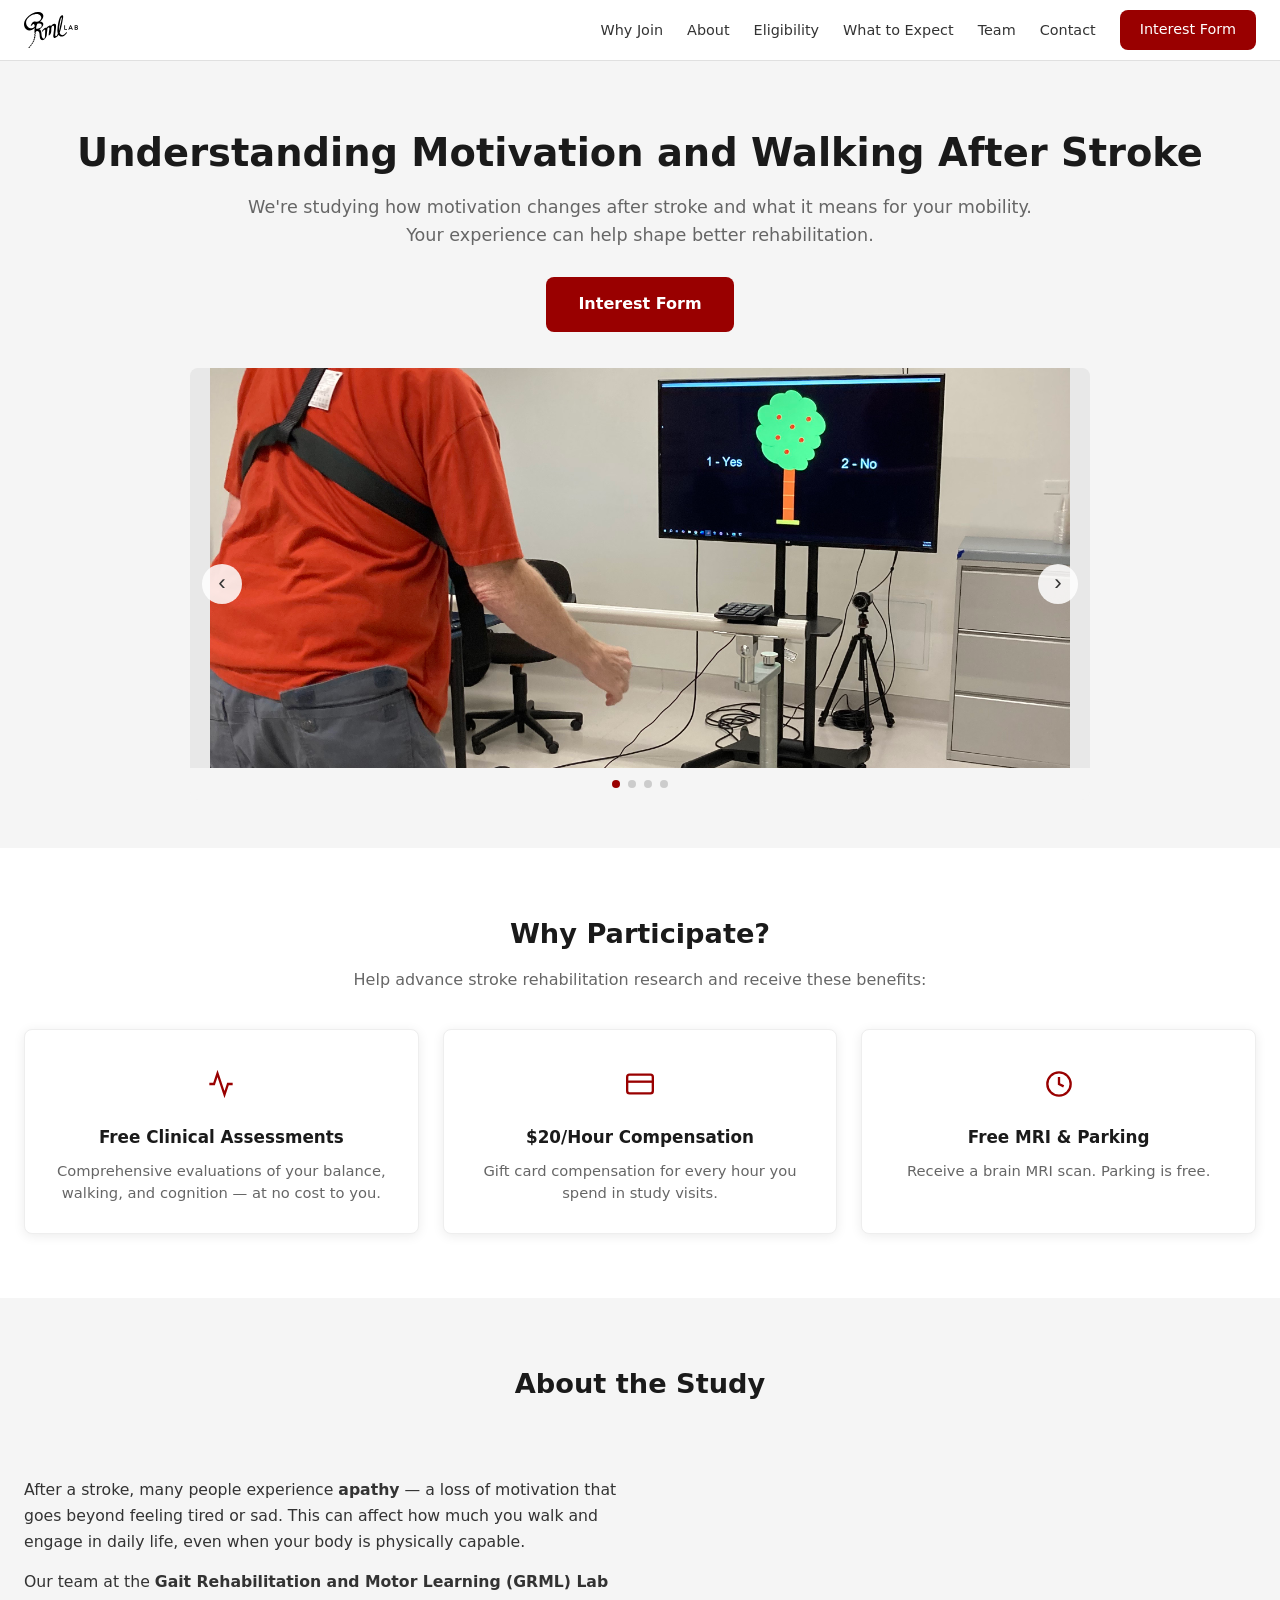
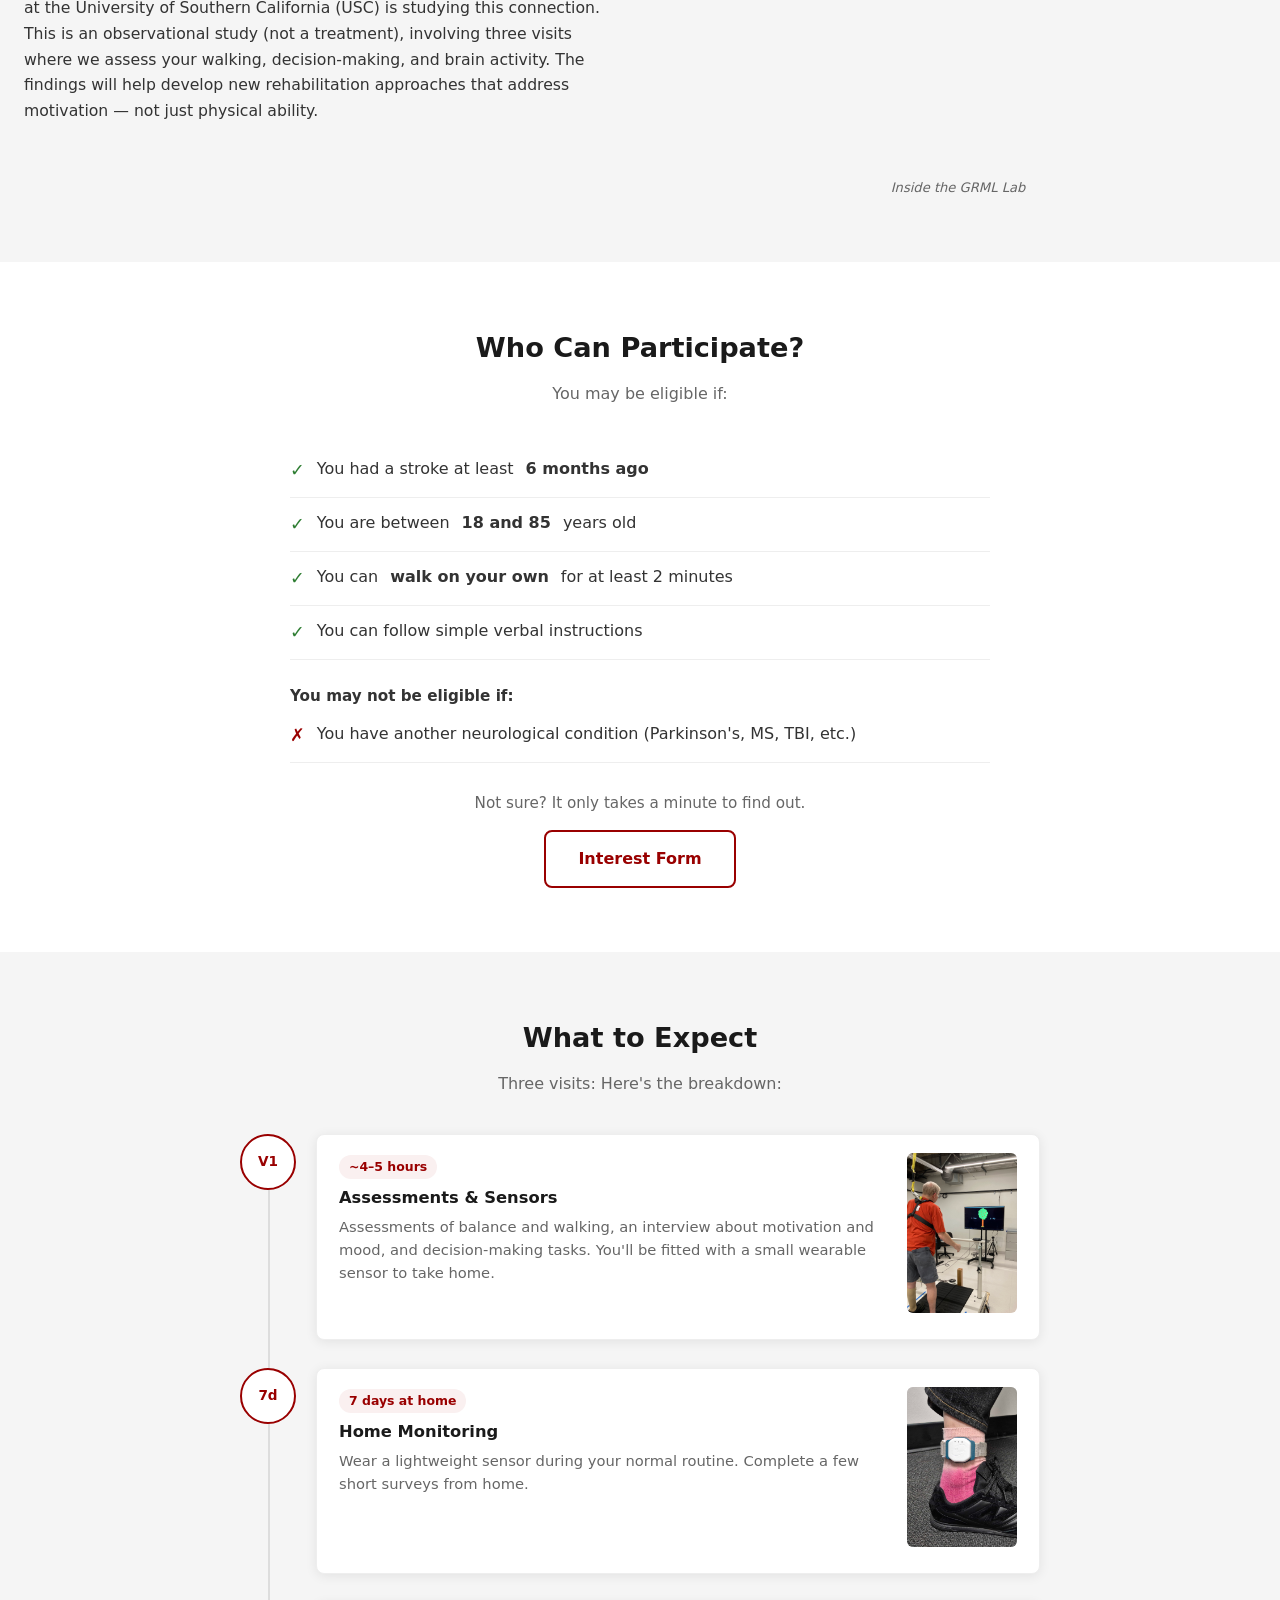
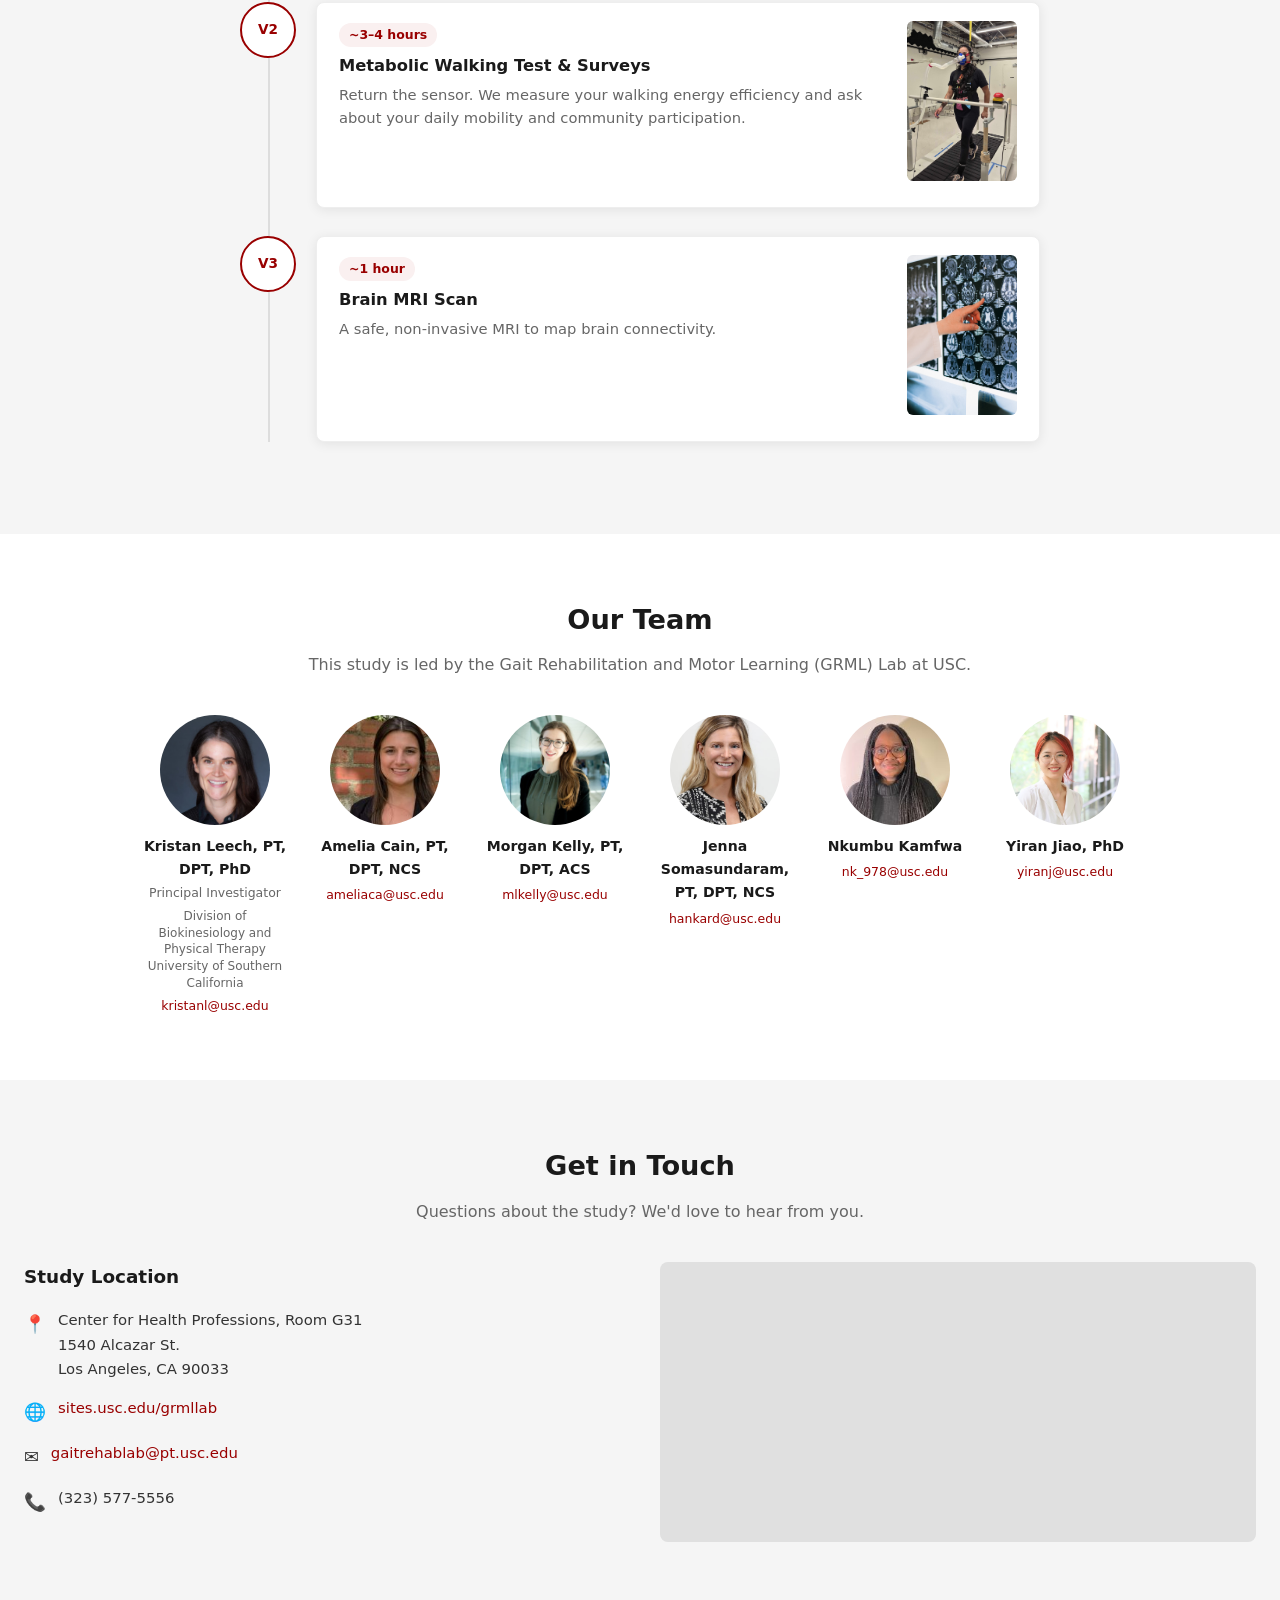
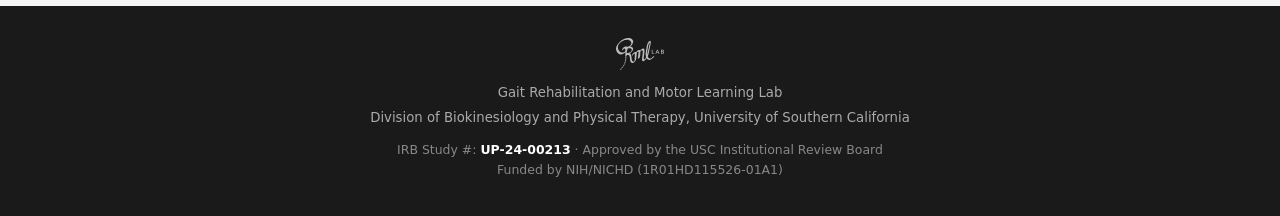
==== commit 574dd450: "Update hero and timeline images to portrait, adjust stepwatch crop" ====
--- a/index.html
+++ b/index.html
@@ -45,13 +45,13 @@
           <div class="carousel-placeholder"><img src="images/decisionmaking.jpeg" alt="Decision-making task"></div>
         </div>
         <div class="carousel-slide">
-          <div class="carousel-placeholder">Add study photo 2 — e.g., metabolic walking test<br><code>images/slide-2.jpg</code></div>
+          <div class="carousel-placeholder"><img src="images/stepwatch.jpg" alt="Stepwatch"></div>
         </div>
         <div class="carousel-slide">
-          <div class="carousel-placeholder">Add study photo 3 — e.g., wearable sensor<br><code>images/slide-3.jpg</code></div>
+          <div class="carousel-placeholder"><img src="images/metcart.jpeg" alt="Metabolic cart"></div>
         </div>
         <div class="carousel-slide">
-          <div class="carousel-placeholder">Add study photo 4 — e.g., MRI session<br><code>images/slide-4.jpg</code></div>
+          <div class="carousel-placeholder"><img src="images/pexels-mri.jpg" alt="MRI session"></div>
         </div>
       </div>
       <button class="carousel-btn carousel-prev" aria-label="Previous">&lsaquo;</button>
@@ -151,9 +151,9 @@
       <div class="timeline-item">
         <div class="timeline-dot">7d</div>
         <div class="timeline-content">
-          <div class="timeline-img">
+          <div class="timeline-img portrait">
             <!-- TODO: Replace with home monitoring photo as images/visit-home.jpg -->
-            <span>[ Sensor Photo — e.g., wearable device ]</span>
+            <img src="images/stepwatch.jpg" alt="stepwatch" style="object-position: 30% center;">
           </div>
           <span class="duration">7 days at home</span>
           <h3>Home Monitoring</h3>
@@ -163,9 +163,9 @@
       <div class="timeline-item">
         <div class="timeline-dot">V2</div>
         <div class="timeline-content">
-          <div class="timeline-img">
+          <div class="timeline-img portrait">
             <!-- TODO: Replace with visit 2 photo as images/visit-2.jpg -->
-            <span>[ V2 Photo — e.g., metabolic walking test ]</span>
+            <img src="images/metcart2.jpg" alt="Metabolic cart">
           </div>
           <span class="duration">~3–4 hours</span>
           <h3>Metabolic Walking Test & Surveys</h3>
@@ -175,9 +175,9 @@
       <div class="timeline-item">
         <div class="timeline-dot">V3</div>
         <div class="timeline-content">
-          <div class="timeline-img">
+          <div class="timeline-img portrait">
             <!-- TODO: Replace with MRI photo as images/visit-3.jpg -->
-            <span>[ MRI Photo — e.g., MRI scanner ]</span>
+            <img src="images/pexels-mri-brain.jpg" alt="MRI scanner">
           </div>
           <span class="duration">~1 hour</span>
           <h3>Brain MRI Scan</h3>
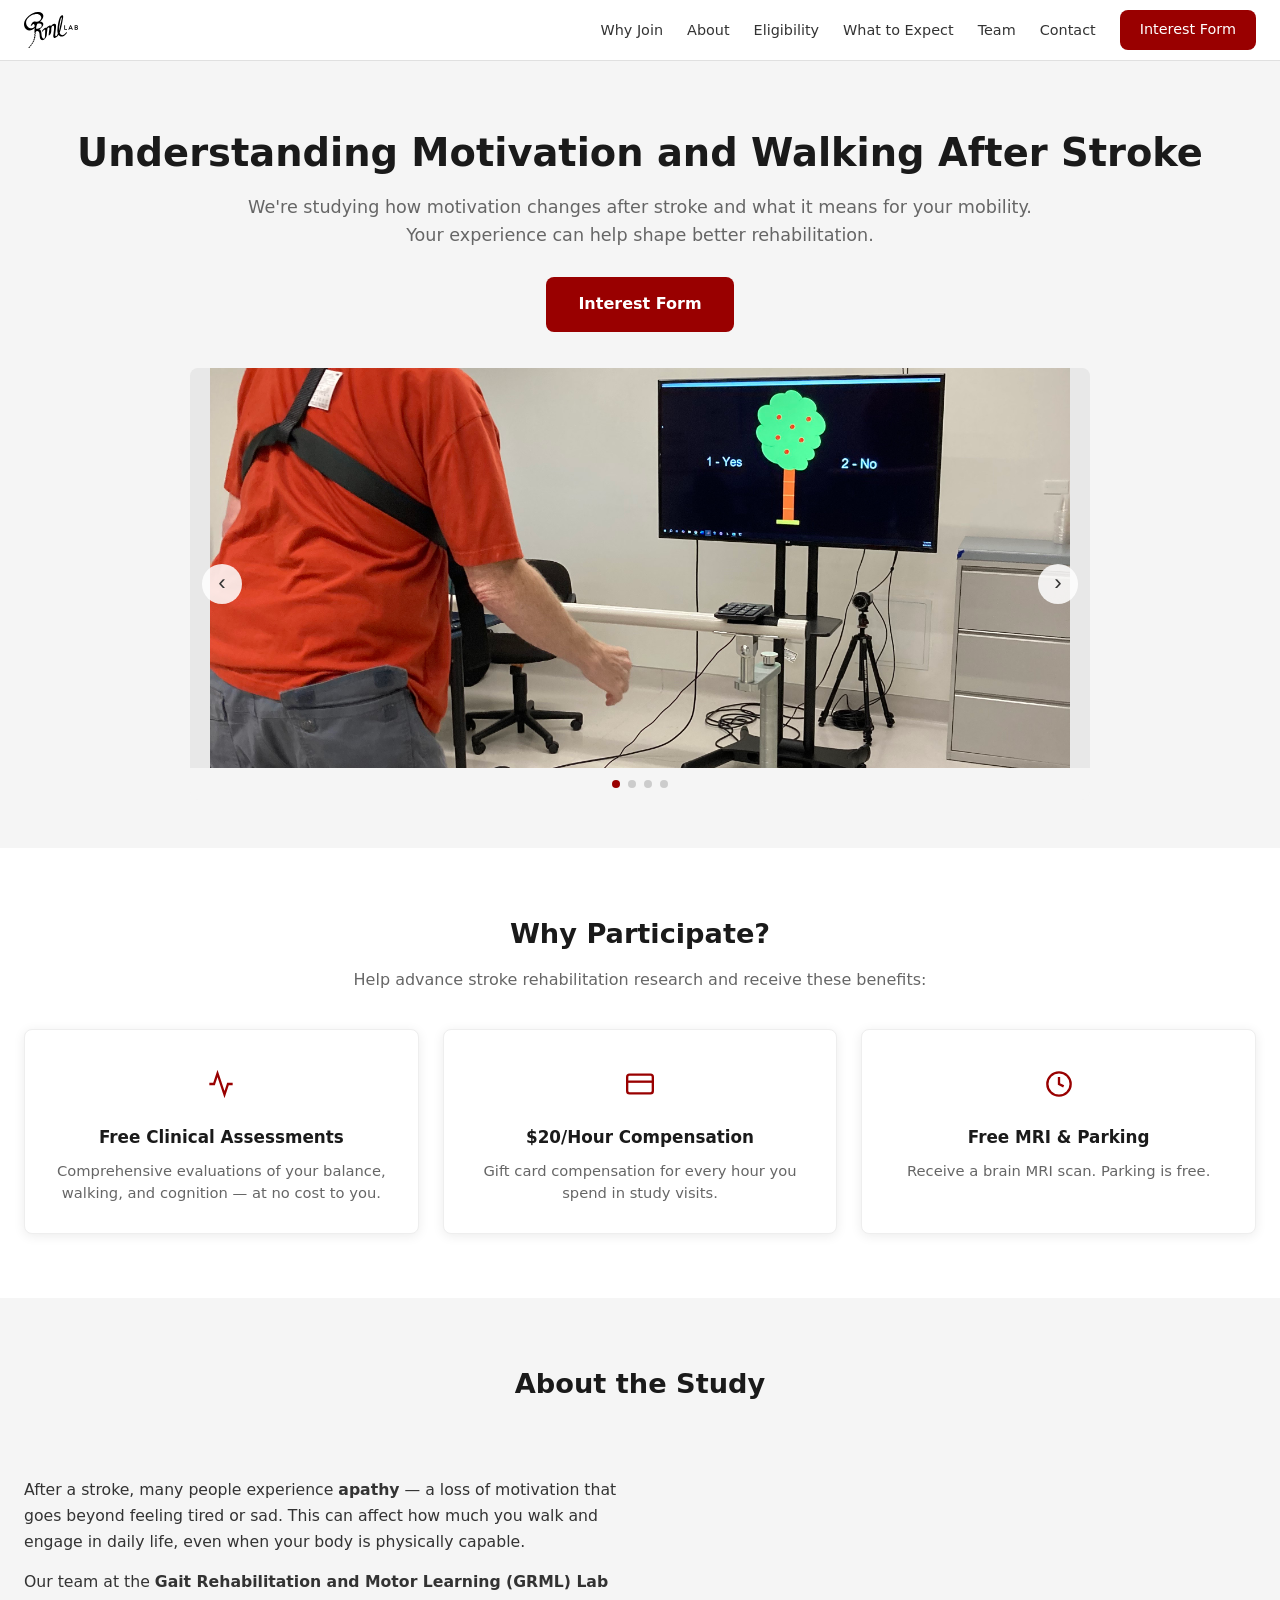
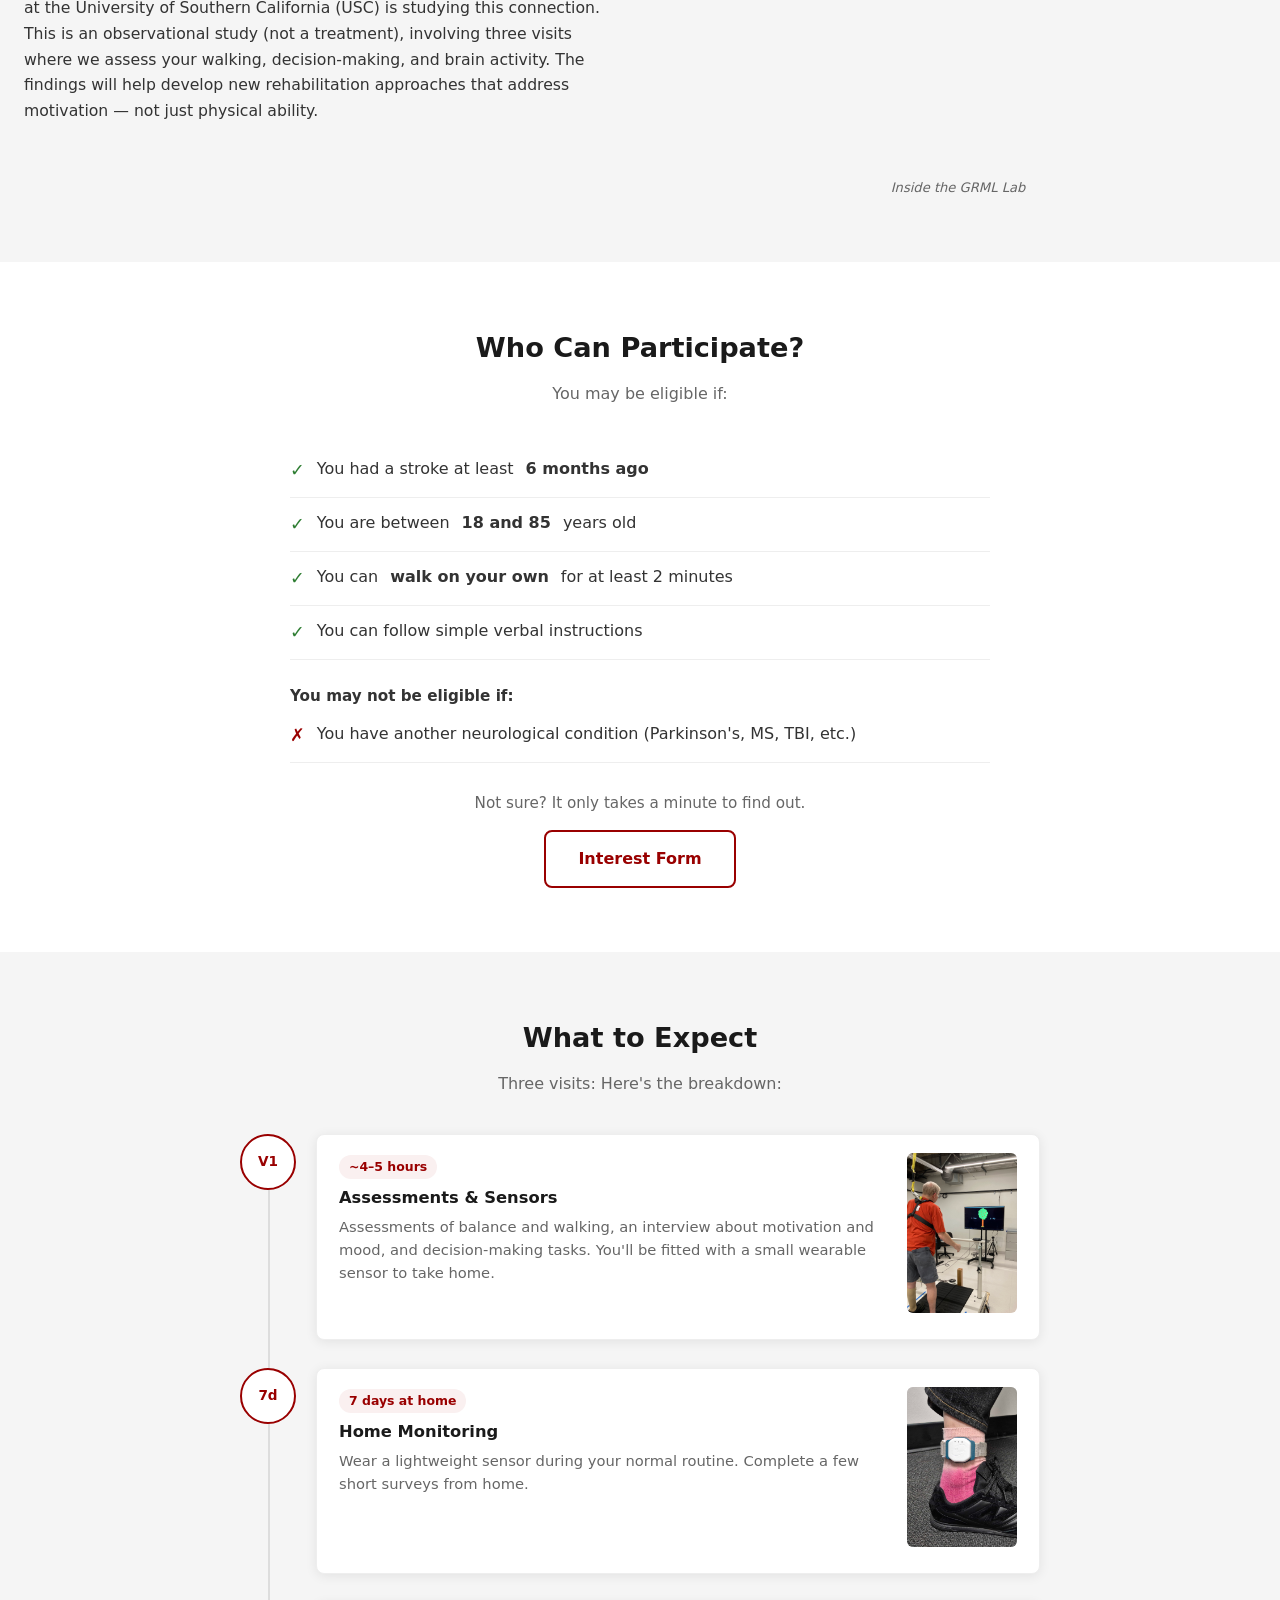
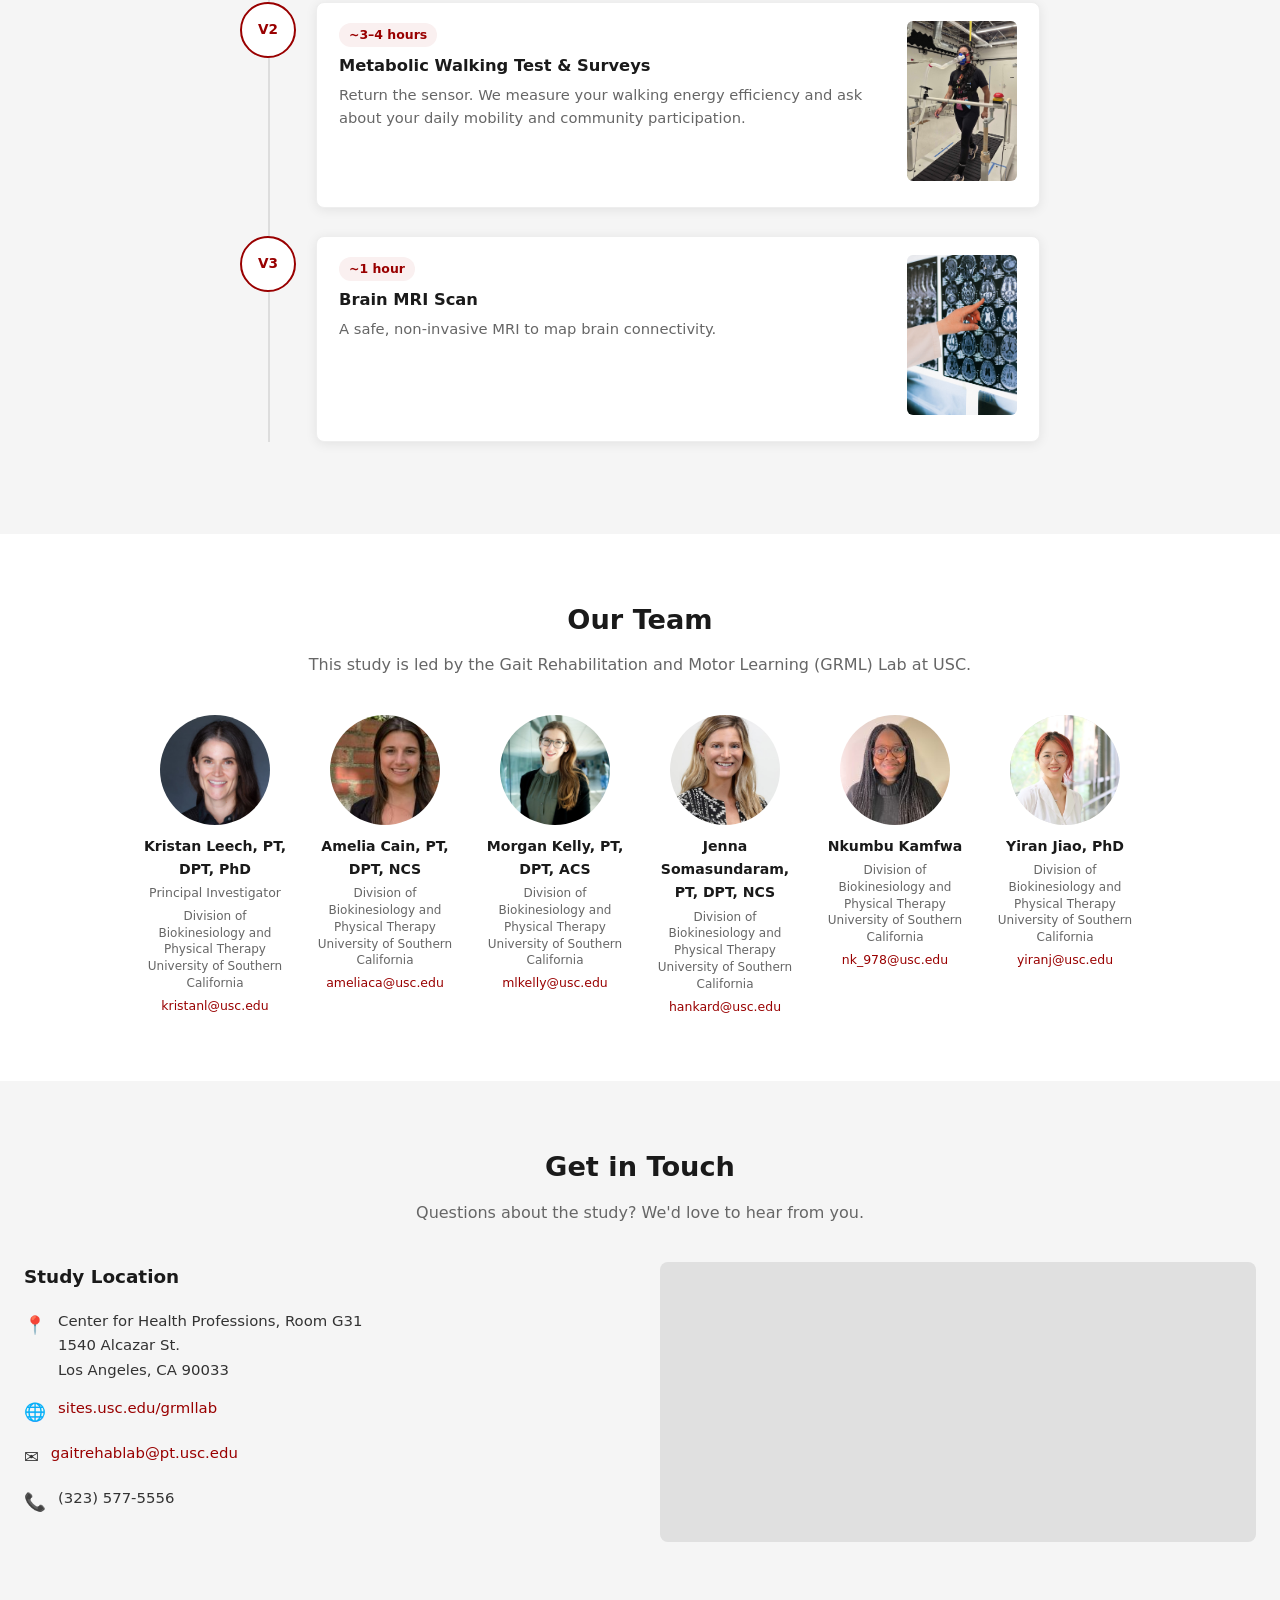
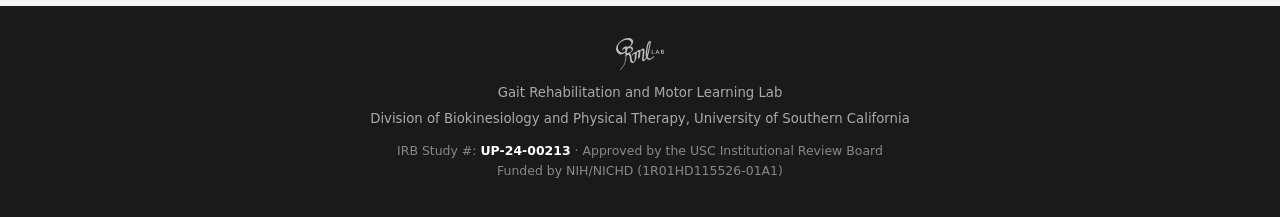
==== commit 008dad20: "Add affiliation to all team members" ====
--- a/index.html
+++ b/index.html
@@ -207,26 +207,31 @@
       <div class="team-member">
         <div class="team-photo"><img src="images/Amelia.jpg" alt="Amelia Cain"></div>
         <h3>Amelia Cain, PT, DPT, NCS</h3>
+        <p class="affiliation">Division of Biokinesiology and Physical Therapy<br>University of Southern California</p>
         <p class="team-email"><a href="mailto:ameliaca@usc.edu">ameliaca@usc.edu</a></p>
       </div>
       <div class="team-member">
         <div class="team-photo"><img src="images/morgan.jpg" alt="Morgan Kelly"></div>
         <h3>Morgan Kelly, PT, DPT, ACS</h3>
+        <p class="affiliation">Division of Biokinesiology and Physical Therapy<br>University of Southern California</p>
         <p class="team-email"><a href="mailto:mlkelly@usc.edu">mlkelly@usc.edu</a></p>
       </div>
       <div class="team-member">
         <div class="team-photo"><img src="images/Jenna.jpg" alt="Jenna Somasundaram"></div>
         <h3>Jenna Somasundaram, PT, DPT, NCS</h3>
+        <p class="affiliation">Division of Biokinesiology and Physical Therapy<br>University of Southern California</p>
         <p class="team-email"><a href="mailto:hankard@usc.edu">hankard@usc.edu</a></p>
       </div>
       <div class="team-member">
         <div class="team-photo"><img src="images/Nkumbu.jpg" alt="Nkumbu Kamfwa"></div>
         <h3>Nkumbu Kamfwa</h3>
+        <p class="affiliation">Division of Biokinesiology and Physical Therapy<br>University of Southern California</p>
         <p class="team-email"><a href="mailto:nk_978@usc.edu">nk_978@usc.edu</a></p>
       </div>
       <div class="team-member">
         <div class="team-photo"><img src="images/Yiran.jpg" alt="Yiran Jiao"></div>
         <h3>Yiran Jiao, PhD</h3>
+        <p class="affiliation">Division of Biokinesiology and Physical Therapy<br>University of Southern California</p>
         <p class="team-email"><a href="mailto:yiranj@usc.edu">yiranj@usc.edu</a></p>
       </div>
     </div>
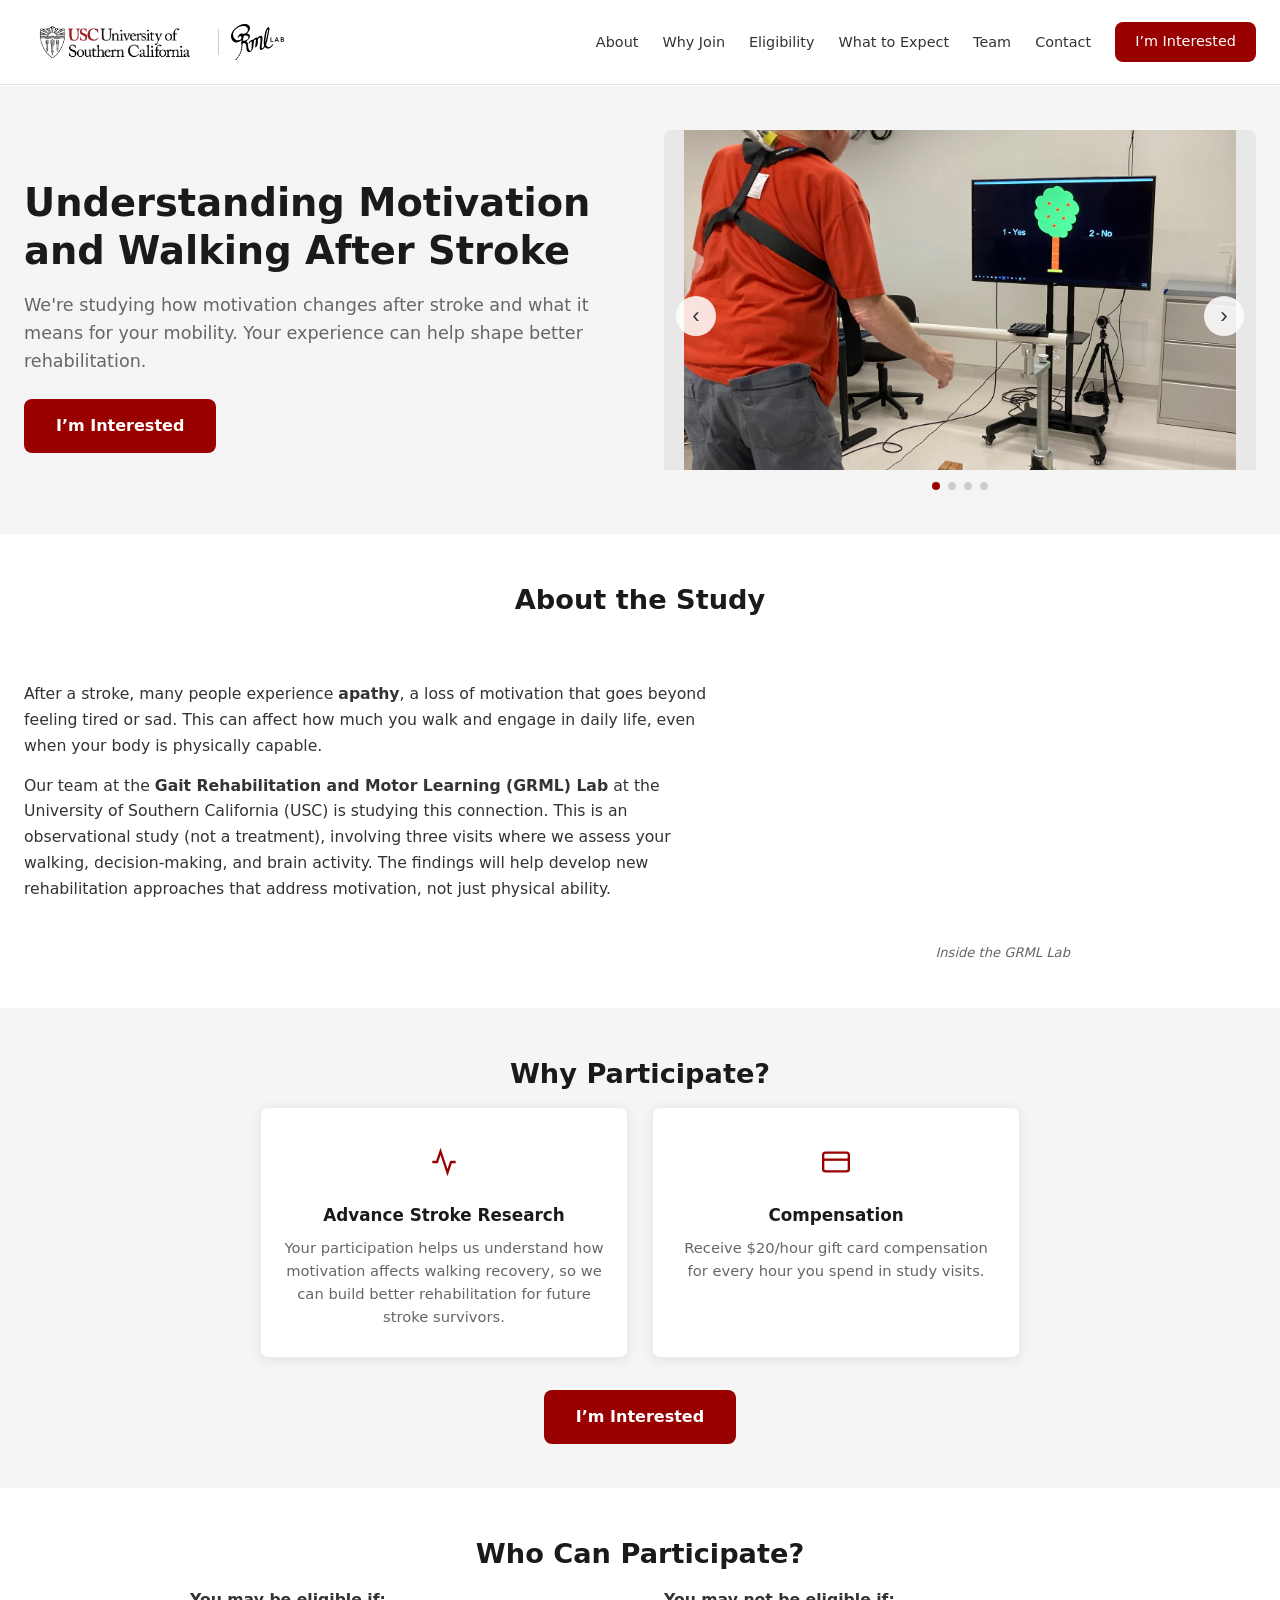
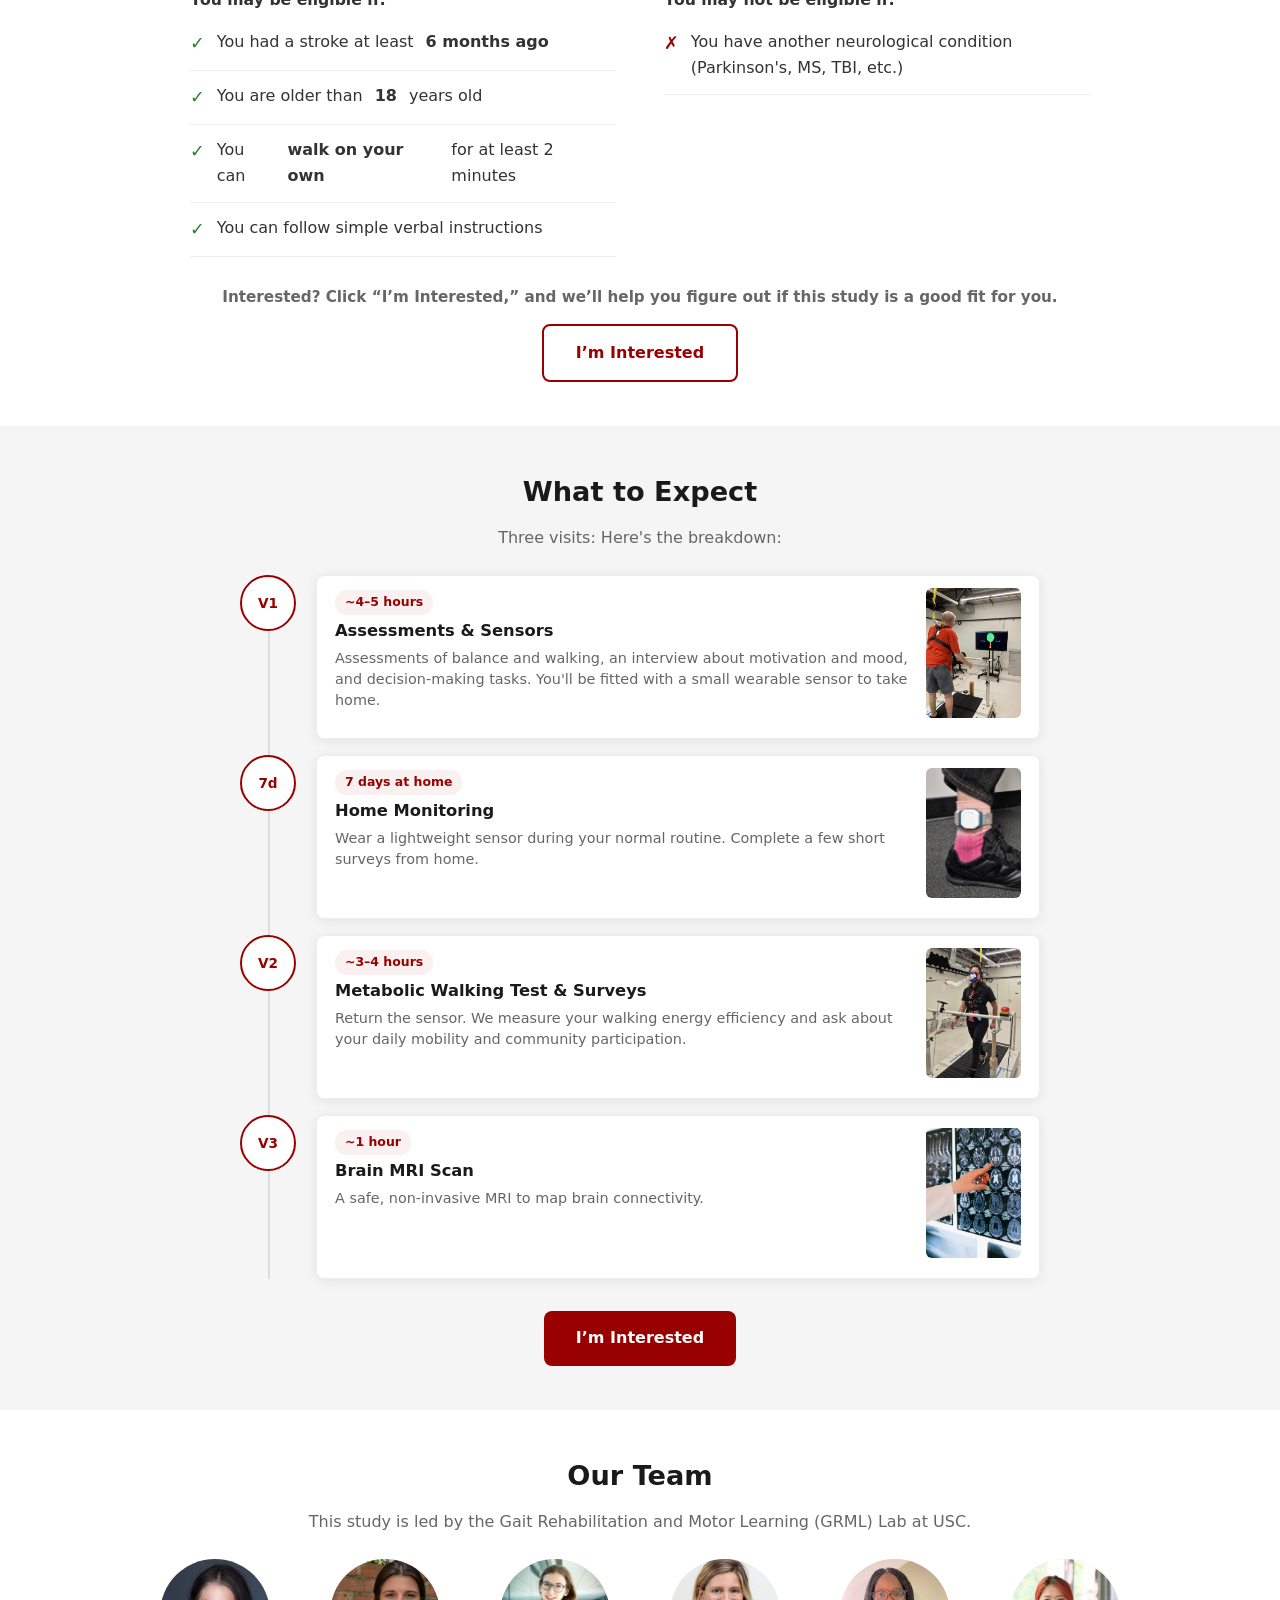
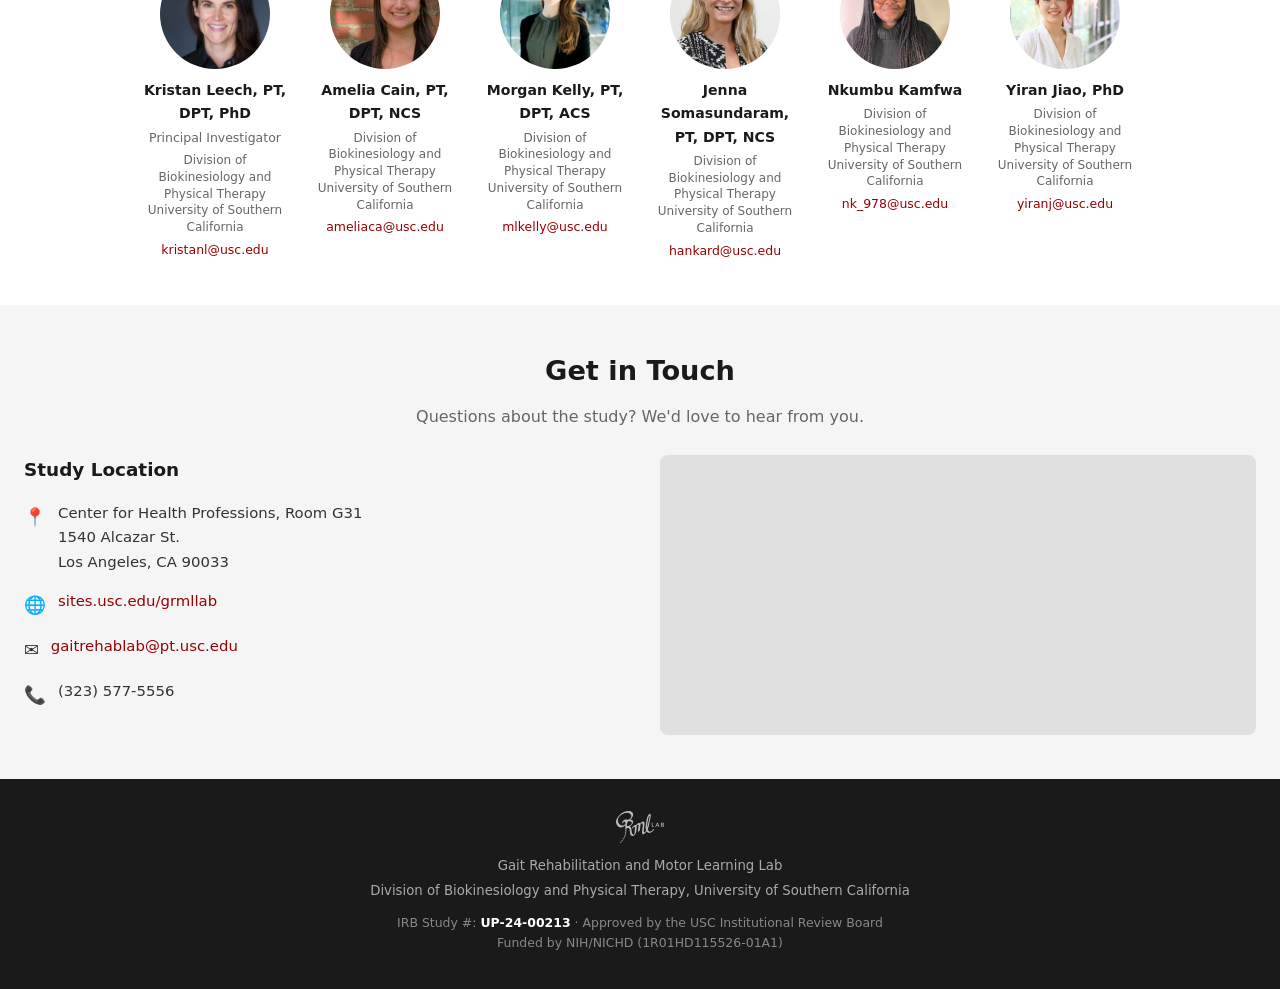
==== commit cb914c46: "Add USC logo to nav, hero side-by-side layout, compress spacing, remove em-dashes" ====
--- a/index.html
+++ b/index.html
@@ -13,29 +13,33 @@
 <nav class="nav">
   <div class="container">
     <a href="#" class="nav-logo">
+      <img src="images/usc-logo.png" alt="University of Southern California" class="nav-logo-usc">
+      <span class="nav-logo-divider"></span>
       <img src="images/grml-logo.svg" alt="GRML Lab" class="nav-logo-img">
     </a>
     <button class="nav-toggle" aria-label="Toggle menu">
       <span></span><span></span><span></span>
     </button>
     <ul class="nav-links">
+      <li><a href="#about">About</a></li>
       <li><a href="#why-join">Why Join</a></li>
-      <li><a href="#about">About</a></li>
       <li><a href="#eligibility">Eligibility</a></li>
       <li><a href="#what-to-expect">What to Expect</a></li>
       <li><a href="#team">Team</a></li>
       <li><a href="#contact">Contact</a></li>
-      <li><a href="https://redcapsurveys.med.usc.edu/surveys/?s=9WYAPCPRTMNW8AHW" target="_blank" class="btn btn-primary nav-cta">Interest Form</a></li>
+      <li><a href="https://redcapsurveys.med.usc.edu/surveys/?s=9WYAPCPRTMNW8AHW" target="_blank" class="btn btn-primary nav-cta">I’m Interested</a></li>
     </ul>
   </div>
 </nav>
 
 <!-- Hero -->
 <section class="hero">
-  <div class="container">
-    <h1>Understanding Motivation and Walking After Stroke</h1>
-    <p>We're studying how motivation changes after stroke and what it means for your mobility. Your experience can help shape better rehabilitation.</p>
-    <a href="https://redcapsurveys.med.usc.edu/surveys/?s=9WYAPCPRTMNW8AHW" target="_blank" class="btn btn-primary">Interest Form</a>
+  <div class="container hero-grid">
+    <div class="hero-text">
+      <h1>Understanding Motivation and Walking After Stroke</h1>
+      <p>We're studying how motivation changes after stroke and what it means for your mobility. Your experience can help shape better rehabilitation.</p>
+      <a href="https://redcapsurveys.med.usc.edu/surveys/?s=9WYAPCPRTMNW8AHW" target="_blank" class="btn btn-primary">I’m Interested</a>
+    </div>
 
     <!-- Image Carousel -->
     <div class="carousel">
@@ -61,50 +65,45 @@
   </div>
 </section>
 
+<!-- About the Study -->
+<section id="about">
+  <div class="container">
+    <h2 class="section-title">About the Study</h2>
+    <div class="about-content">
+      <div class="about-text">
+        <p>After a stroke, many people experience <strong>apathy</strong>, a loss of motivation that goes beyond feeling tired or sad. This can affect how much you walk and engage in daily life, even when your body is physically capable.</p>
+        <p>Our team at the <strong>Gait Rehabilitation and Motor Learning (GRML) Lab</strong> at the University of Southern California (USC) is studying this connection. This is an observational study (not a treatment), involving three visits where we assess your walking, decision-making, and brain activity. The findings will help develop new rehabilitation approaches that address motivation, not just physical ability.</p>
+      </div>
+      <div class="about-video">
+        <iframe width="100%" style="aspect-ratio:16/9;" src="https://www.youtube.com/embed/pasdt6CAFew" frameborder="0" allowfullscreen></iframe>
+        <p class="video-caption">Inside the GRML Lab</p>
+      </div>
+    </div>
+  </div>
+</section>
+
 <!-- Why Join -->
-<section id="why-join">
+<section id="why-join" style="background:var(--gray-light);">
   <div class="container">
     <h2 class="section-title">Why Participate?</h2>
-    <p class="section-subtitle">Help advance stroke rehabilitation research and receive these benefits:</p>
-    <div class="cards">
+    <div class="cards cards-2">
       <div class="card">
         <div class="card-icon">
           <svg width="28" height="28" viewBox="0 0 24 24" fill="none" stroke="#990000" stroke-width="2"><path d="M22 12h-4l-3 9L9 3l-3 9H2"/></svg>
         </div>
-        <h3>Free Clinical Assessments</h3>
-        <p>Comprehensive evaluations of your balance, walking, and cognition — at no cost to you.</p>
+        <h3>Advance Stroke Research</h3>
+        <p>Your participation helps us understand how motivation affects walking recovery, so we can build better rehabilitation for future stroke survivors.</p>
       </div>
       <div class="card">
         <div class="card-icon">
           <svg width="28" height="28" viewBox="0 0 24 24" fill="none" stroke="#990000" stroke-width="2"><rect x="1" y="4" width="22" height="16" rx="2"/><line x1="1" y1="10" x2="23" y2="10"/></svg>
         </div>
-        <h3>$20/Hour Compensation</h3>
-        <p>Gift card compensation for every hour you spend in study visits.</p>
-      </div>
-      <div class="card">
-        <div class="card-icon">
-          <svg width="28" height="28" viewBox="0 0 24 24" fill="none" stroke="#990000" stroke-width="2"><circle cx="12" cy="12" r="10"/><path d="M12 6v6l4 2"/></svg>
-        </div>
-        <h3>Free MRI & Parking</h3>
-        <p>Receive a brain MRI scan. Parking is free.</p>
-      </div>
-    </div>
-  </div>
-</section>
-
-<!-- About the Study -->
-<section id="about" style="background:var(--gray-light);">
-  <div class="container">
-    <h2 class="section-title">About the Study</h2>
-    <div class="about-content">
-      <div class="about-text">
-        <p>After a stroke, many people experience <strong>apathy</strong> — a loss of motivation that goes beyond feeling tired or sad. This can affect how much you walk and engage in daily life, even when your body is physically capable.</p>
-        <p>Our team at the <strong>Gait Rehabilitation and Motor Learning (GRML) Lab</strong> at the University of Southern California (USC) is studying this connection. This is an observational study (not a treatment), involving three visits where we assess your walking, decision-making, and brain activity. The findings will help develop new rehabilitation approaches that address motivation — not just physical ability.</p>
-      </div>
-      <div class="about-video">
-        <iframe width="100%" style="aspect-ratio:16/9;" src="https://www.youtube.com/embed/pasdt6CAFew" frameborder="0" allowfullscreen></iframe>
-        <p class="video-caption">Inside the GRML Lab</p>
-      </div>
+        <h3>Compensation</h3>
+        <p>Receive $20/hour gift card compensation for every hour you spend in study visits.</p>
+      </div>
+    </div>
+    <div class="eligibility-cta" style="margin-top:32px;">
+      <a href="https://redcapsurveys.med.usc.edu/surveys/?s=9WYAPCPRTMNW8AHW" target="_blank" class="btn btn-primary">I’m Interested</a>
     </div>
   </div>
 </section>
@@ -113,20 +112,26 @@
 <section id="eligibility">
   <div class="container">
     <h2 class="section-title">Who Can Participate?</h2>
-    <p class="section-subtitle">You may be eligible if:</p>
-    <ul class="eligibility-list">
-      <li><span class="check-icon">&#10003;</span> You had a stroke at least <strong>6 months ago</strong></li>
-      <li><span class="check-icon">&#10003;</span> You are between <strong>18 and 85</strong> years old</li>
-      <li><span class="check-icon">&#10003;</span> You can <strong>walk on your own</strong> for at least 2 minutes</li>
-      <li><span class="check-icon">&#10003;</span> You can follow simple verbal instructions</li>
-    </ul>
-    <p class="eligibility-exclude-label">You may <strong>not</strong> be eligible if:</p>
-    <ul class="eligibility-list eligibility-exclude">
-      <li><span class="x-icon">&#10007;</span> You have another neurological condition (Parkinson's, MS, TBI, etc.)</li>
-    </ul>
+    <div class="eligibility-cols">
+      <div>
+        <p class="eligibility-col-label">You may be eligible if:</p>
+        <ul class="eligibility-list">
+          <li><span class="check-icon">&#10003;</span> You had a stroke at least <strong>6 months ago</strong></li>
+          <li><span class="check-icon">&#10003;</span> You are older than <strong>18</strong> years old</li>
+          <li><span class="check-icon">&#10003;</span> You can <strong>walk on your own</strong> for at least 2 minutes</li>
+          <li><span class="check-icon">&#10003;</span> You can follow simple verbal instructions</li>
+        </ul>
+      </div>
+      <div>
+        <p class="eligibility-col-label">You may <strong>not</strong> be eligible if:</p>
+        <ul class="eligibility-list eligibility-exclude">
+          <li><span class="x-icon">&#10007;</span> You have another neurological condition (Parkinson's, MS, TBI, etc.)</li>
+        </ul>
+      </div>
+    </div>
     <div class="eligibility-cta">
-      <p>Not sure? It only takes a minute to find out.</p>
-      <a href="https://redcapsurveys.med.usc.edu/surveys/?s=9WYAPCPRTMNW8AHW" target="_blank" class="btn btn-outline">Interest Form</a>
+      <p><strong>Interested? Click “I’m Interested,” and we’ll help you figure out if this study is a good fit for you.</strong></p>
+      <a href="https://redcapsurveys.med.usc.edu/surveys/?s=9WYAPCPRTMNW8AHW" target="_blank" class="btn btn-outline">I’m Interested</a>
     </div>
   </div>
 </section>
@@ -185,6 +190,9 @@
         </div>
       </div>
     </div>
+    <div class="eligibility-cta" style="margin-top:32px;">
+      <a href="https://redcapsurveys.med.usc.edu/surveys/?s=9WYAPCPRTMNW8AHW" target="_blank" class="btn btn-primary">I’m Interested</a>
+    </div>
   </div>
 </section>
 
--- a/css/style.css
+++ b/css/style.css
@@ -38,8 +38,10 @@
 .nav .container {
   display: flex; align-items: center; justify-content: space-between;
 }
-.nav-logo { display: flex; align-items: center; }
+.nav-logo { display: flex; align-items: center; gap: 12px; }
 .nav-logo-img { height: 36px; width: auto; }
+.nav-logo-divider { width: 1px; height: 26px; background: #ccc; }
+.nav-logo-usc { height: 64px; width: auto; }
 .nav-links { display: flex; gap: 24px; list-style: none; align-items: center; }
 .nav-links a {
   color: var(--gray-dark); font-size: 0.9rem; font-weight: 500;
@@ -81,8 +83,8 @@
 
 /* === Hero === */
 .hero {
-  margin-top: 57px;
-  padding: 72px 0 48px;
+  margin-top: 86px;
+  padding: 44px 0 32px;
   background: var(--white);
   text-align: center;
 }
@@ -94,22 +96,29 @@
   font-size: 1.1rem; color: var(--gray); max-width: 800px;
   margin: 0 auto 28px; line-height: 1.6;
 }
+.hero-grid {
+  display: grid; grid-template-columns: 1fr 1fr; gap: 48px; align-items: center;
+  text-align: left;
+}
+.hero-grid .hero-text h1 { margin-bottom: 16px; }
+.hero-grid .hero-text p { margin: 0 0 24px; max-width: none; }
+.hero-grid .carousel { max-width: none; margin: 0; }
 
 /* === Carousel === */
 .carousel {
-  max-width: 900px; margin: 36px auto 0; position: relative;
+  max-width: 820px; margin: 24px auto 0; position: relative;
   border-radius: var(--radius); overflow: hidden;
   background: var(--gray-light);
 }
-.carousel-track { position: relative; min-height: 400px; }
+.carousel-track { position: relative; min-height: 340px; }
 .carousel-slide {
   position: absolute; top: 0; left: 0; width: 100%; height: 100%;
   opacity: 0; transition: opacity 0.5s ease;
 }
 .carousel-slide.active { opacity: 1; position: relative; }
-.carousel-slide img { width: 100%; height: 400px; object-fit: cover; display: block; }
+.carousel-slide img { width: 100%; height: 340px; object-fit: cover; display: block; }
 .carousel-placeholder {
-  height: 400px; display: flex; align-items: center; justify-content: center;
+  height: 340px; display: flex; align-items: center; justify-content: center;
   color: var(--gray); font-size: 0.9rem; text-align: center; padding: 20px;
   background: #e8e8e8;
 }
@@ -139,7 +148,7 @@
 .carousel-dot.active { background: var(--red); }
 
 /* === Section Shared === */
-section { padding: 64px 0; }
+section { padding: 44px 0; }
 section:nth-child(even) { background: var(--gray-light); }
 
 .section-title {
@@ -148,11 +157,12 @@
 }
 .section-subtitle {
   text-align: center; font-size: 1rem; color: var(--gray);
-  max-width: 800px; margin: 0 auto 36px;
+  max-width: 800px; margin: 0 auto 24px;
 }
 
 /* === Why Join Cards === */
 .cards { display: grid; grid-template-columns: repeat(3, 1fr); gap: 24px; }
+.cards.cards-2 { grid-template-columns: repeat(2, 1fr); max-width: 760px; margin: 0 auto; }
 .card {
   background: var(--white); border-radius: var(--radius);
   padding: 28px 22px; text-align: center;
@@ -173,7 +183,7 @@
 }
 .about-text-centered p { margin-bottom: 14px; font-size: 0.98rem; line-height: 1.7; }
 .about-content {
-  display: grid; grid-template-columns: 1fr 1fr; gap: 40px; align-items: center;
+  display: grid; grid-template-columns: 1.15fr 0.85fr; gap: 40px; align-items: center;
 }
 .about-text p { margin-bottom: 14px; font-size: 0.98rem; }
 .about-video { border-radius: var(--radius); overflow: hidden; margin-top: 8px; }
@@ -191,6 +201,14 @@
 .video-container video { width: 100%; display: block; border-radius: var(--radius); }
 
 /* === Eligibility === */
+.eligibility-cols {
+  display: grid; grid-template-columns: 1fr 1fr; gap: 48px;
+  max-width: 900px; margin: 0 auto;
+}
+.eligibility-col-label {
+  font-size: 0.98rem; color: var(--gray-dark); font-weight: 600; margin-bottom: 4px;
+}
+.eligibility-cols .eligibility-list { max-width: none; }
 .eligibility-list {
   max-width: 700px; margin: 0 auto; list-style: none;
 }
@@ -217,7 +235,7 @@
   width: 2px; background: #ddd;
 }
 .timeline-item {
-  display: flex; gap: 20px; margin-bottom: 28px; position: relative;
+  display: flex; gap: 20px; margin-bottom: 16px; position: relative;
 }
 .timeline-dot {
   width: 56px; height: 56px; border-radius: 50%;
@@ -228,7 +246,7 @@
 }
 .timeline-content {
   background: var(--white); border-radius: var(--radius);
-  padding: 18px 22px; box-shadow: var(--shadow); flex: 1;
+  padding: 12px 18px; box-shadow: var(--shadow); flex: 1;
   border: 1px solid #eee;
 }
 .timeline-img {
@@ -237,14 +255,14 @@
   display: flex; align-items: center; justify-content: center;
   color: var(--gray); font-size: 0.65rem;
 }
-.timeline-img.portrait { width: 110px; min-width: 110px; height: 160px; }
+.timeline-img.portrait { width: 95px; min-width: 95px; height: 130px; }
 .timeline-img img { width: 100%; height: 100%; object-fit: cover; }
-.timeline-content h3 { font-size: 1.02rem; color: var(--black); margin-bottom: 4px; }
-.timeline-content p { font-size: 0.92rem; color: var(--gray); line-height: 1.55; }
+.timeline-content h3 { font-size: 1.02rem; color: var(--black); margin-bottom: 3px; }
+.timeline-content p { font-size: 0.9rem; color: var(--gray); line-height: 1.45; margin: 0; }
 .timeline-content .duration {
   display: inline-block; background: #faf0f0; color: var(--red);
   padding: 2px 10px; border-radius: 12px; font-size: 0.78rem;
-  font-weight: 600; margin-bottom: 6px;
+  font-weight: 600; margin-bottom: 3px;
 }
 
 /* === Team === */
@@ -308,13 +326,17 @@
   .nav-links.active { display: flex; }
   .nav-toggle { display: block; }
 
-  .hero { padding: 56px 0 36px; }
+  .hero { padding: 44px 0 32px; }
   .hero h1 { font-size: 1.7rem; }
   .hero p { font-size: 1rem; }
+  .hero-grid { grid-template-columns: 1fr; gap: 28px; text-align: center; }
+  .hero-grid .hero-text p { max-width: 560px; margin-left: auto; margin-right: auto; }
   .carousel-track { min-height: 200px; }
   .carousel-slide img, .carousel-placeholder { height: 200px; }
 
   .cards { grid-template-columns: 1fr; gap: 14px; }
+  .cards.cards-2 { grid-template-columns: 1fr; }
+  .eligibility-cols { grid-template-columns: 1fr; gap: 24px; }
   .about-content { grid-template-columns: 1fr; gap: 24px; }
   .contact-grid { grid-template-columns: 1fr; gap: 24px; }
 
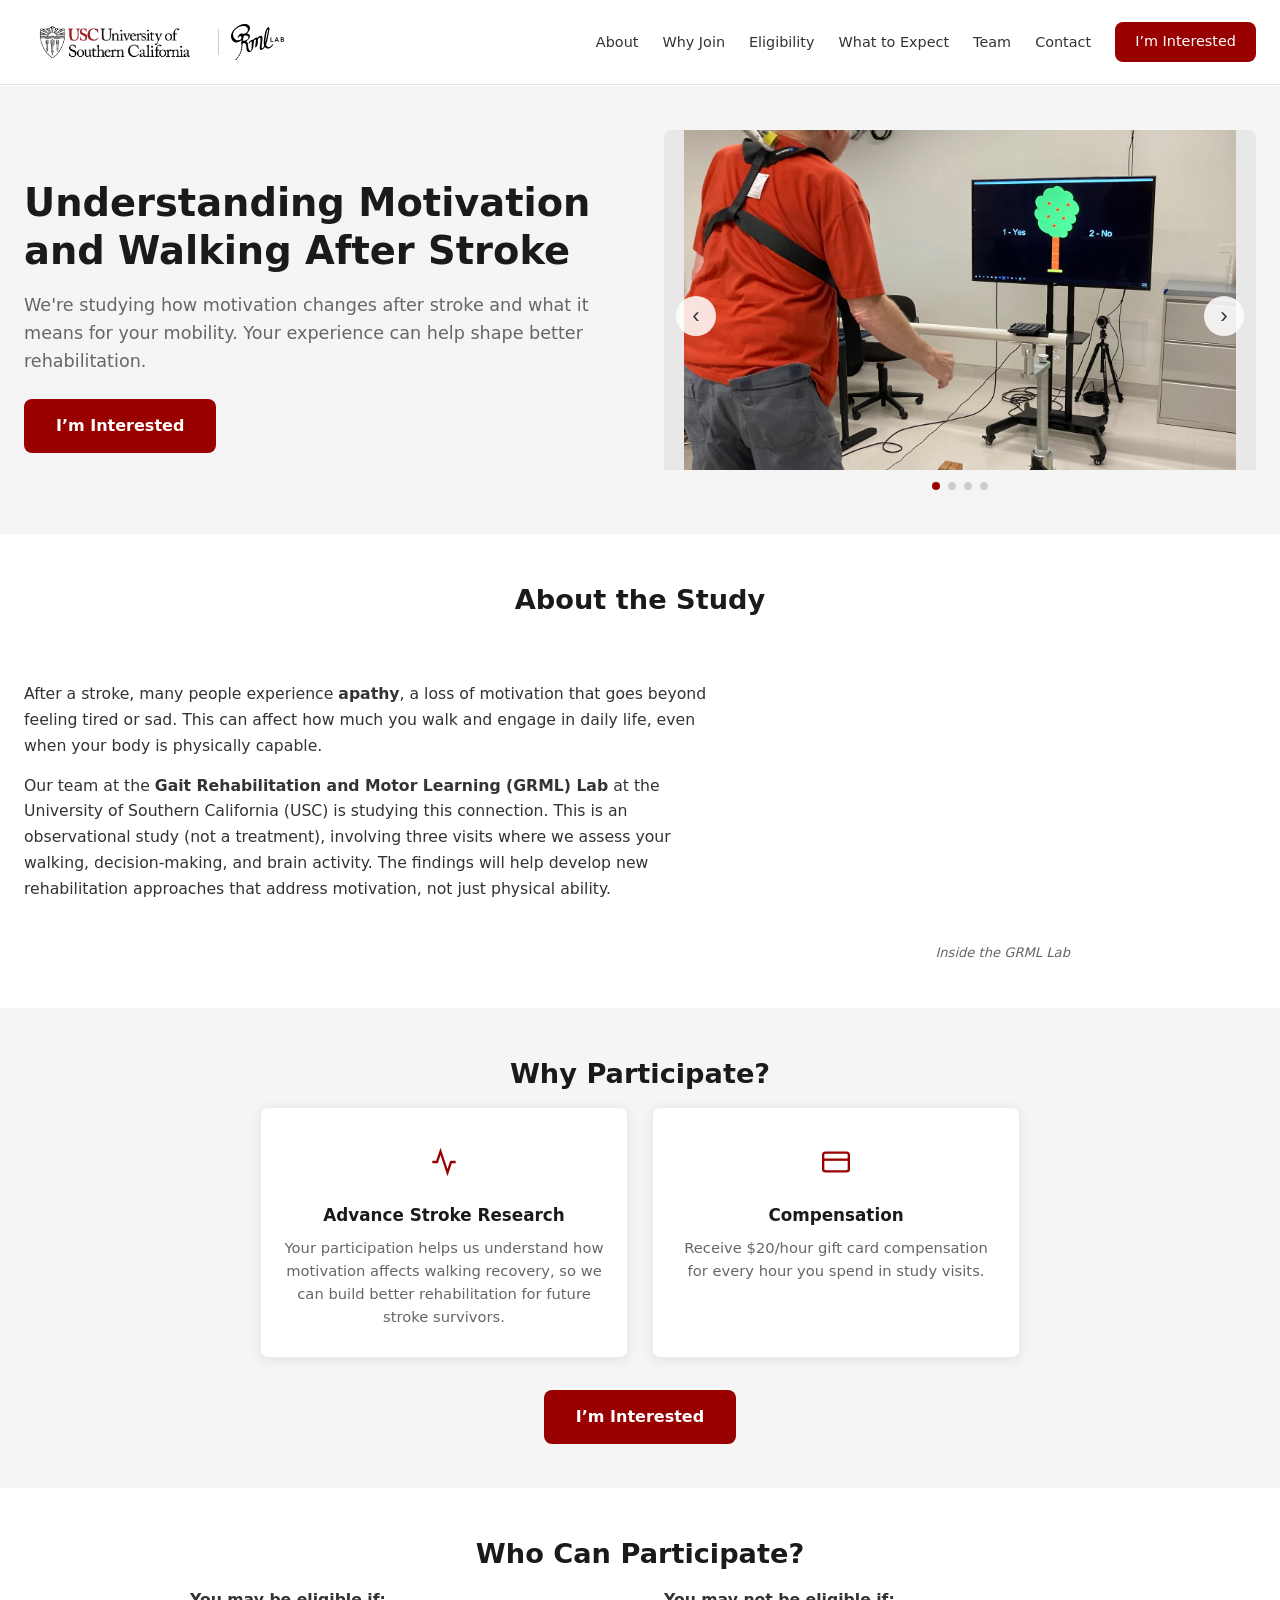
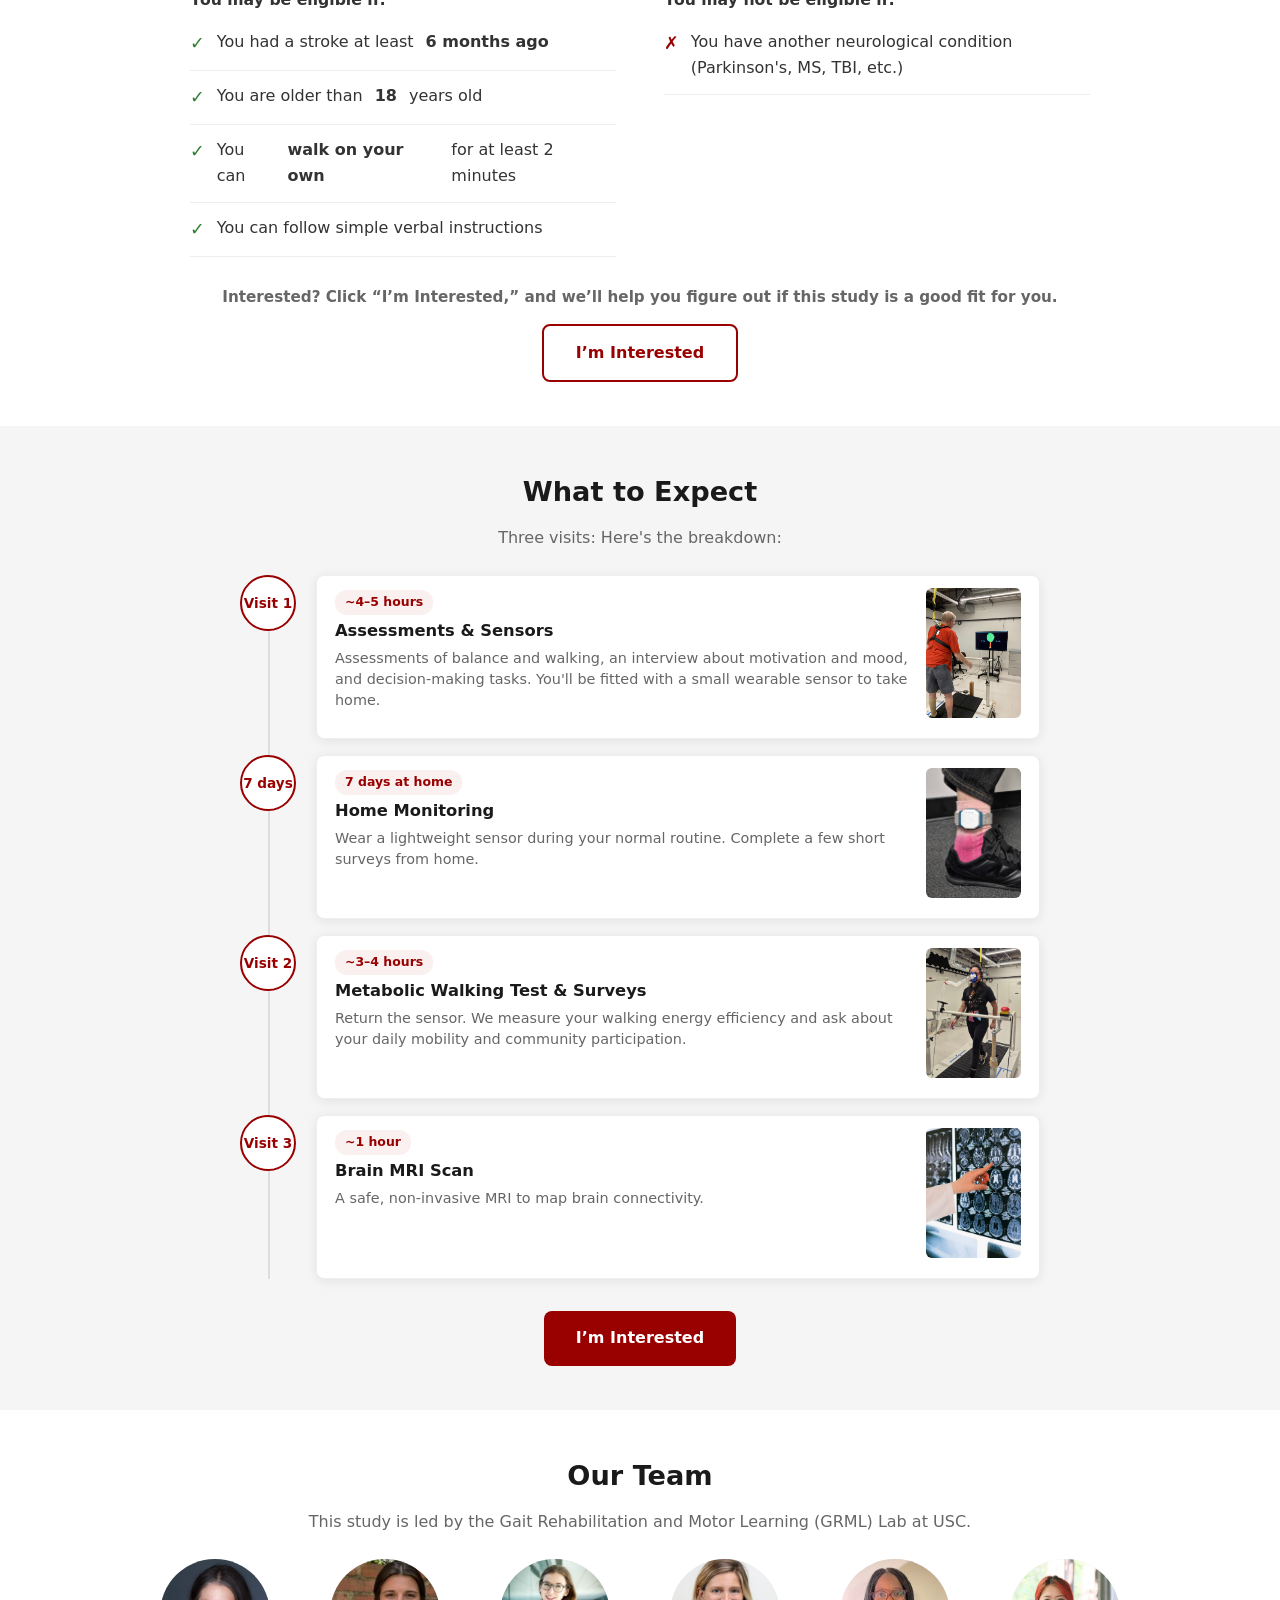
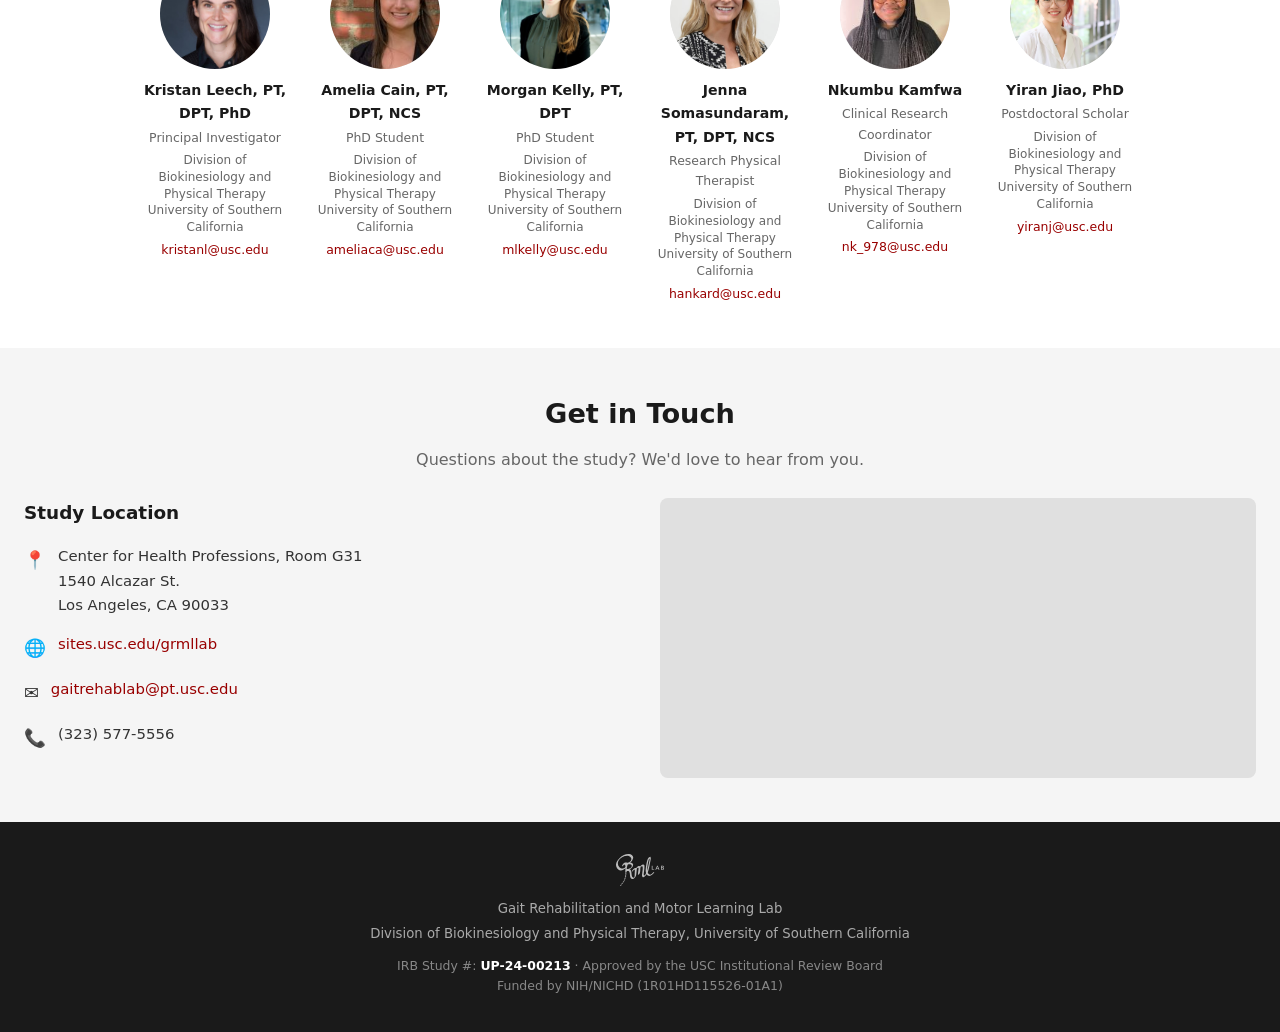
==== commit defe6ea2: "Add roles to all team members" ====
--- a/index.html
+++ b/index.html
@@ -143,7 +143,7 @@
     <p class="section-subtitle">Three visits: Here's the breakdown:</p>
     <div class="timeline">
       <div class="timeline-item">
-        <div class="timeline-dot">V1</div>
+        <div class="timeline-dot">Visit 1</div>
         <div class="timeline-content">
           <div class="timeline-img portrait">
             <img src="images/decisionmaking.jpeg" alt="Decision-making task">
@@ -154,7 +154,7 @@
         </div>
       </div>
       <div class="timeline-item">
-        <div class="timeline-dot">7d</div>
+        <div class="timeline-dot">7 days</div>
         <div class="timeline-content">
           <div class="timeline-img portrait">
             <!-- TODO: Replace with home monitoring photo as images/visit-home.jpg -->
@@ -166,7 +166,7 @@
         </div>
       </div>
       <div class="timeline-item">
-        <div class="timeline-dot">V2</div>
+        <div class="timeline-dot">Visit 2</div>
         <div class="timeline-content">
           <div class="timeline-img portrait">
             <!-- TODO: Replace with visit 2 photo as images/visit-2.jpg -->
@@ -178,7 +178,7 @@
         </div>
       </div>
       <div class="timeline-item">
-        <div class="timeline-dot">V3</div>
+        <div class="timeline-dot">Visit 3</div>
         <div class="timeline-content">
           <div class="timeline-img portrait">
             <!-- TODO: Replace with MRI photo as images/visit-3.jpg -->
@@ -215,30 +215,35 @@
       <div class="team-member">
         <div class="team-photo"><img src="images/Amelia.jpg" alt="Amelia Cain"></div>
         <h3>Amelia Cain, PT, DPT, NCS</h3>
+        <p class="title">PhD Student</p>
         <p class="affiliation">Division of Biokinesiology and Physical Therapy<br>University of Southern California</p>
         <p class="team-email"><a href="mailto:ameliaca@usc.edu">ameliaca@usc.edu</a></p>
       </div>
       <div class="team-member">
         <div class="team-photo"><img src="images/morgan.jpg" alt="Morgan Kelly"></div>
-        <h3>Morgan Kelly, PT, DPT, ACS</h3>
+        <h3>Morgan Kelly, PT, DPT</h3>
+        <p class="title">PhD Student</p>
         <p class="affiliation">Division of Biokinesiology and Physical Therapy<br>University of Southern California</p>
         <p class="team-email"><a href="mailto:mlkelly@usc.edu">mlkelly@usc.edu</a></p>
       </div>
       <div class="team-member">
         <div class="team-photo"><img src="images/Jenna.jpg" alt="Jenna Somasundaram"></div>
         <h3>Jenna Somasundaram, PT, DPT, NCS</h3>
+        <p class="title">Research Physical Therapist</p>
         <p class="affiliation">Division of Biokinesiology and Physical Therapy<br>University of Southern California</p>
         <p class="team-email"><a href="mailto:hankard@usc.edu">hankard@usc.edu</a></p>
       </div>
       <div class="team-member">
         <div class="team-photo"><img src="images/Nkumbu.jpg" alt="Nkumbu Kamfwa"></div>
         <h3>Nkumbu Kamfwa</h3>
+        <p class="title">Clinical Research Coordinator</p>
         <p class="affiliation">Division of Biokinesiology and Physical Therapy<br>University of Southern California</p>
         <p class="team-email"><a href="mailto:nk_978@usc.edu">nk_978@usc.edu</a></p>
       </div>
       <div class="team-member">
         <div class="team-photo"><img src="images/Yiran.jpg" alt="Yiran Jiao"></div>
         <h3>Yiran Jiao, PhD</h3>
+        <p class="title">Postdoctoral Scholar</p>
         <p class="affiliation">Division of Biokinesiology and Physical Therapy<br>University of Southern California</p>
         <p class="team-email"><a href="mailto:yiranj@usc.edu">yiranj@usc.edu</a></p>
       </div>
